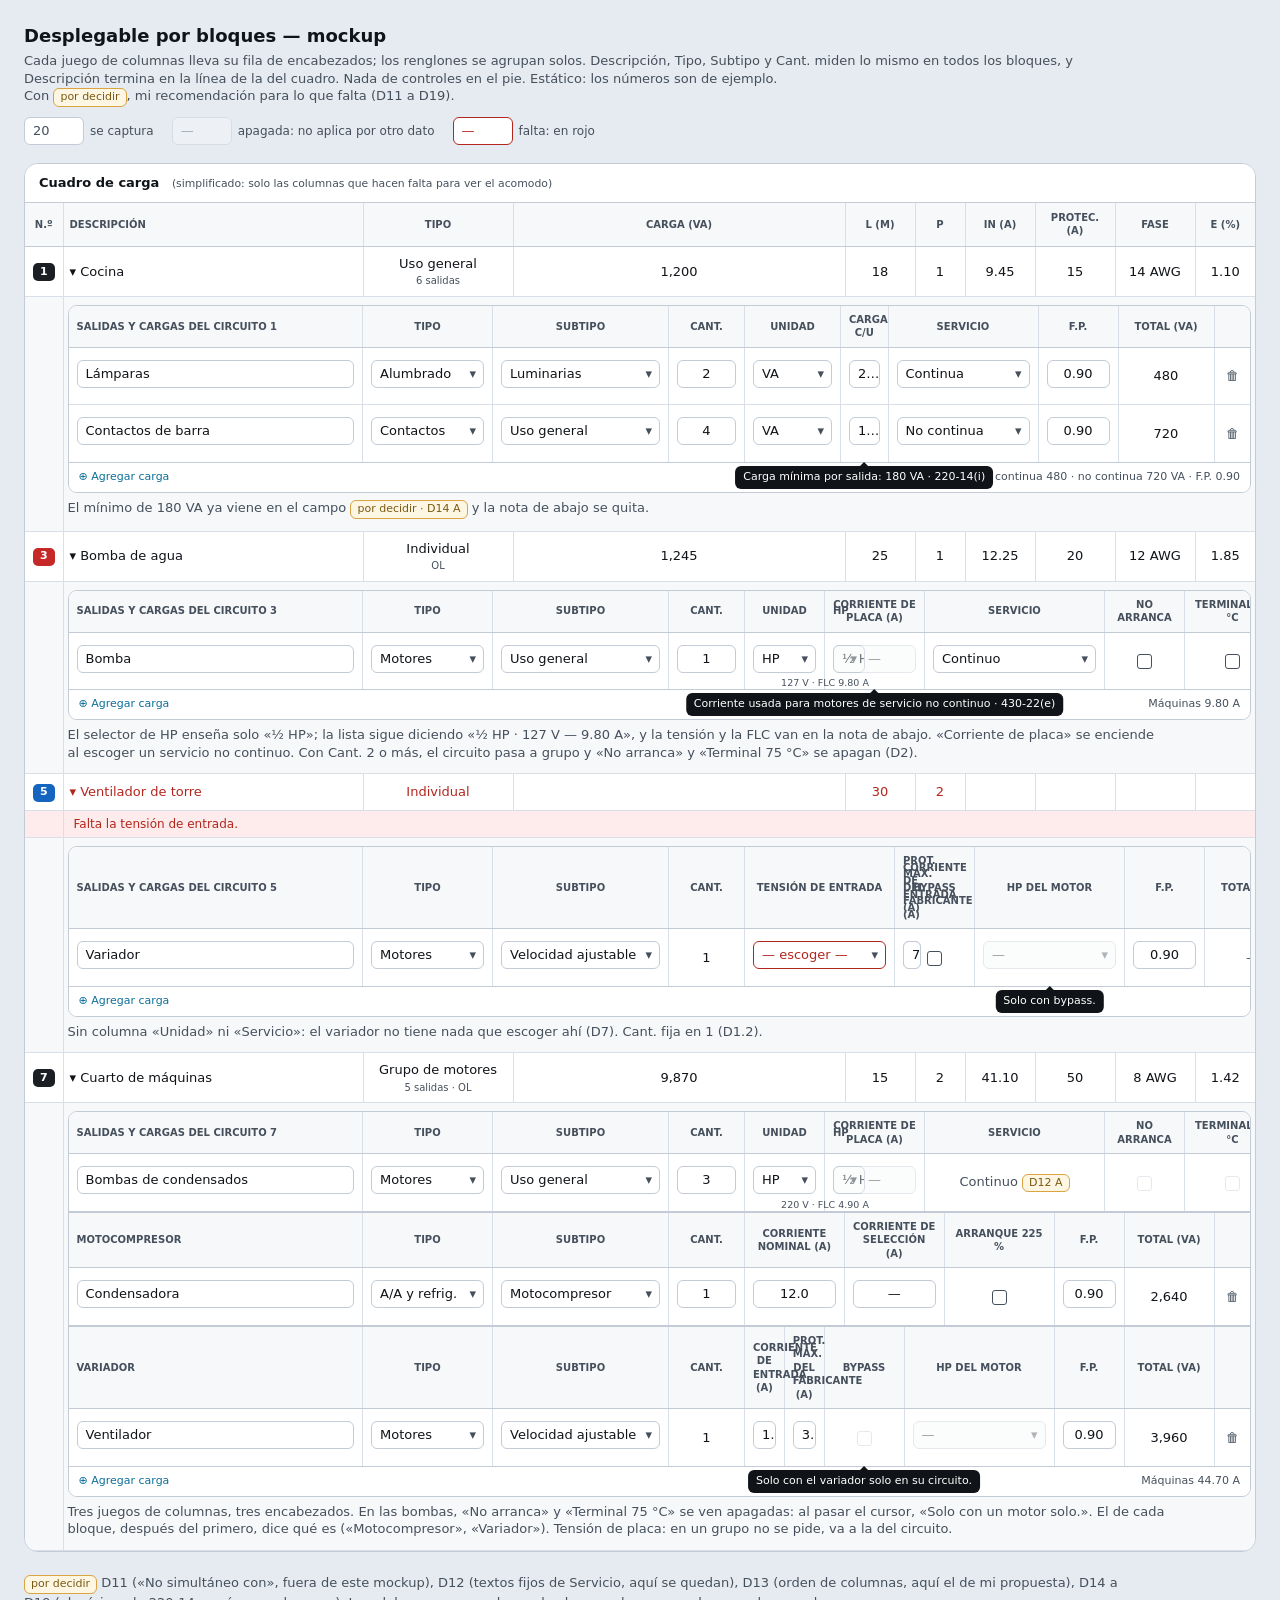
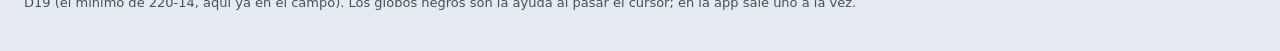
==== docs/mockups/desglose-por-bloques.html @ dfd7c3bb "Docs: D9, D10 y el mockup del desplegable por bloques Co-Authored-By: Claude Opus 5.5 <noreply@anthr" ====
<!doctype html>
<html lang="es">
<head>
<meta charset="utf-8">
<meta name="viewport" content="width=device-width, initial-scale=1">
<title>Desplegable por bloques</title>
<!-- MOCKUP del acomodo del desplegable — docs/decisiones/acomodo-del-desplegable.md (2026-10-07).
     Estático: no calcula. Los colores son los tokens de la app (wwwroot/css/app.css). -->
<style>
:root {
  --tinta:#101418; --acento:#0B6E99; --tenue:#45505c; --linea:#c2cbd6; --fondo:#e6ebf1; --papel:#fff;
  --alerta:#b3261e; --alerta-fondo:#fdeceb; --encabezado:#dfe6ee; --linea-suave:#d8dfe7; --fondo-suave:#f7f8fa;
  --acento-suave:#eaf3f8; --acento-borde:#bcd7e5; --aviso-fondo:#fdf6e3; --aviso-borde:#d9a441; --aviso-texto:#7a5a12;
  --radio-xs:6px; --radio-sm:9px; --radio-md:14px;
  --desc: 300px;            /* la columna Descripción del cuadro */
  --sangria: 4px;           /* la celda del desplegable */
}
* { box-sizing: border-box; }
body { margin:0; background:var(--fondo); color:var(--tinta); font:13px/1.35 Inter, "Segoe UI", system-ui, sans-serif; padding:24px; }
h1 { font-size:18px; margin:0 0 4px; }
.nota { color:var(--tenue); margin:0 0 16px; max-width:1100px; }
.pendiente { display:inline-block; background:var(--aviso-fondo); border:1px solid var(--aviso-borde); color:var(--aviso-texto);
             border-radius:var(--radio-xs); padding:1px 6px; font-size:11px; }
.tarjeta { background:var(--papel); border:1px solid var(--linea); border-radius:var(--radio-md); overflow:hidden; margin-bottom:22px; }
.tarjeta > h2 { font-size:13px; margin:0; padding:10px 14px; border-bottom:1px solid var(--linea); background:var(--papel); }
.tarjeta > h2 small { font-weight:400; color:var(--tenue); margin-left:8px; }

/* El cuadro, simplificado */
table { border-collapse:collapse; }
table.cuadro { width:100%; table-layout:fixed; }
.cuadro th { background:var(--fondo-suave); color:var(--tenue); font-size:10px; font-weight:600; text-transform:uppercase;
             padding:8px 6px; border-bottom:1px solid var(--linea); border-right:1px solid var(--linea-suave); text-align:center; }
.cuadro td { padding:8px 6px; border-bottom:1px solid var(--linea-suave); border-right:1px solid var(--linea-suave); text-align:center; vertical-align:middle; }
.cuadro th:last-child, .cuadro td:last-child { border-right:0; }
.cuadro .izq { text-align:left; }
.num-c { display:inline-grid; place-items:center; min-width:22px; height:18px; border-radius:5px; color:#fff; font-weight:700; font-size:11px; }
.fa { background:#1b1f23; } .fb { background:#c62828; } .fc { background:#1565c0; }
.clase { font-size:13px; } .en-va { display:block; font-size:10px; color:var(--tenue); margin-top:2px; }
.err td { color:var(--alerta); }
tr.fila-error td { background:var(--alerta-fondo); color:var(--alerta); text-align:left; font-size:12px; padding:5px 10px; }

/* El desplegable: bloques apilados, cada uno con su encabezado */
tr.fila-desglose > td { background:var(--fondo-suave); padding:8px var(--sangria) 12px; text-align:left; }
.bloques { border:1px solid var(--linea); border-radius:var(--radio-sm); overflow:hidden; background:var(--papel); }
.bloque { width:100%; table-layout:fixed; }
.bloque + .bloque { border-top:2px solid var(--linea); }
.bloque th { background:var(--fondo-suave); color:var(--tenue); font-size:10px; font-weight:600; text-transform:uppercase;
             padding:7px 8px; border-bottom:1px solid var(--linea); border-right:1px solid var(--linea-suave); text-align:center; }
.bloque td { padding:12px 8px; border-bottom:1px solid var(--linea-suave); border-right:1px solid var(--linea-suave); text-align:center; vertical-align:middle; position:relative; }
.bloque th:last-child, .bloque td:last-child { border-right:0; width:36px; }
.bloque tbody tr:last-child td { border-bottom:0; }
.bloque .izq { text-align:left; }
/* Las cuatro generales, del mismo ancho en todos los bloques (3 A); Descripción termina en la línea del cuadro */
.bloque col.c-desc { width:calc(var(--desc) - var(--sangria) - 2px); }
.bloque col.c-tipo { width:130px; } .bloque col.c-sub { width:176px; } .bloque col.c-cant { width:76px; }
.bloque col.c-x { width:36px; }
.pie { display:flex; justify-content:space-between; align-items:center; padding:7px 10px; border-top:1px solid var(--linea);
       font-size:11px; color:var(--tenue); background:var(--papel); }
.agregar { color:var(--acento); font-size:11px; }

/* Campos */
.campo, .sel { display:inline-block; width:100%; height:28px; line-height:26px; border:1px solid var(--linea); border-radius:var(--radio-xs);
               background:var(--papel); padding:0 8px; text-align:left; white-space:nowrap; overflow:hidden; text-overflow:ellipsis; font-size:13px; }
.sel { position:relative; padding-right:22px; }
.sel::after { content:"▾"; position:absolute; right:7px; top:0; color:var(--tenue); }
.campo.num { text-align:center; }
.fijo { color:var(--tinta); }
.apagado { opacity:.42; background:var(--fondo-suave); }
.falta { border-color:var(--alerta); color:var(--alerta); }
.caja { display:inline-block; width:15px; height:15px; border:1px solid var(--tenue); border-radius:3px; vertical-align:middle; background:var(--papel); }
.caja.apagado { border-color:var(--linea); }
.ayuda { position:absolute; left:50%; transform:translateX(-50%); bottom:-1px; font-size:9.5px; color:var(--tenue); white-space:nowrap; }
.globo { position:absolute; z-index:5; bottom:-27px; left:50%; transform:translateX(-50%); background:var(--tinta); color:#fff; font-size:11px;
         padding:4px 8px; border-radius:6px; white-space:nowrap; }
.globo::after { content:""; position:absolute; left:50%; top:-4px; margin-left:-4px; border:4px solid transparent; border-top:0; border-bottom-color:var(--tinta); }
.tenue { color:var(--tenue); }
.leyenda { display:flex; gap:18px; flex-wrap:wrap; font-size:12px; color:var(--tenue); margin:-6px 0 18px; }
.leyenda span { display:inline-flex; gap:6px; align-items:center; }
</style>
</head>
<body>

<h1>Desplegable por bloques — mockup</h1>
<p class="nota">Cada juego de columnas lleva su fila de encabezados; los renglones se agrupan solos. Descripción, Tipo, Subtipo y Cant. miden lo mismo en todos los bloques, y Descripción termina en la línea de la del cuadro. Nada de controles en el pie. Estático: los números son de ejemplo.
<br>Con <span class="pendiente">por decidir</span>, mi recomendación para lo que falta (D11 a D19).</p>
<div class="leyenda">
  <span><span class="campo" style="width:60px">20</span> se captura</span>
  <span><span class="campo apagado" style="width:60px">—</span> apagada: no aplica por otro dato</span>
  <span><span class="campo falta" style="width:60px">—</span> falta: en rojo</span>
</div>

<!-- ====================================================================================== -->
<div class="tarjeta">
<h2>Cuadro de carga <small>(simplificado: solo las columnas que hacen falta para ver el acomodo)</small></h2>
<table class="cuadro">
  <colgroup><col style="width:38px"><col style="width:var(--desc)"><col style="width:150px"><col><col style="width:70px"><col style="width:50px"><col style="width:70px"><col style="width:80px"><col style="width:80px"><col style="width:60px"></colgroup>
  <thead><tr><th>N.º</th><th class="izq">Descripción</th><th>Tipo</th><th>Carga (VA)</th><th>L (m)</th><th>P</th><th>In (A)</th><th>Protec. (A)</th><th>Fase</th><th>e (%)</th></tr></thead>
  <tbody>

  <!-- 1 · CONTACTOS Y ALUMBRADO: el mismo juego de columnas, un solo bloque -->
  <tr><td><span class="num-c fa">1</span></td><td class="izq">▾ Cocina</td><td><span class="clase">Uso general</span><span class="en-va">6 salidas</span></td><td>1,200</td><td>18</td><td>1</td><td>9.45</td><td>15</td><td>14 AWG</td><td>1.10</td></tr>
  <tr class="fila-desglose"><td></td><td colspan="9">
    <div class="bloques">
      <table class="bloque">
        <colgroup><col class="c-desc"><col class="c-tipo"><col class="c-sub"><col class="c-cant"><col style="width:96px"><col><col style="width:150px"><col style="width:80px"><col style="width:96px"><col class="c-x"></colgroup>
        <thead><tr><th class="izq">Salidas y cargas del circuito 1</th><th>Tipo</th><th>Subtipo</th><th>Cant.</th><th>Unidad</th><th>Carga c/u</th><th>Servicio</th><th>F.P.</th><th>Total (VA)</th><th></th></tr></thead>
        <tbody>
          <tr><td class="izq"><span class="campo">Lámparas</span></td><td><span class="sel">Alumbrado</span></td><td><span class="sel">Luminarias</span></td><td><span class="campo num">2</span></td><td><span class="sel">VA</span></td>
              <td><span class="campo num">240</span></td><td><span class="sel">Continua</span></td><td><span class="campo num">0.90</span></td><td>480</td><td class="tenue">🗑</td></tr>
          <tr><td class="izq"><span class="campo">Contactos de barra</span></td><td><span class="sel">Contactos</span></td><td><span class="sel">Uso general</span></td><td><span class="campo num">4</span></td><td><span class="sel">VA</span></td>
              <td><span class="campo num">180</span><span class="globo">Carga mínima por salida: 180 VA · 220-14(i)</span></td><td><span class="sel">No continua</span></td><td><span class="campo num">0.90</span></td><td>720</td><td class="tenue">🗑</td></tr>
        </tbody>
      </table>
      <div class="pie"><span class="agregar">⊕ Agregar carga</span><span>Total: continua 480 · no continua 720 VA · F.P. 0.90</span></div>
    </div>
    <p class="nota" style="margin:6px 0 0">El mínimo de 180 VA ya viene en el campo <span class="pendiente">por decidir · D14 A</span> y la nota de abajo se quita.</p>
  </td></tr>

  <!-- 3 · UN MOTOR SOLO -->
  <tr><td><span class="num-c fb">3</span></td><td class="izq">▾ Bomba de agua</td><td><span class="clase">Individual</span><span class="en-va">OL</span></td><td>1,245</td><td>25</td><td>1</td><td>12.25</td><td>20</td><td>12 AWG</td><td>1.85</td></tr>
  <tr class="fila-desglose"><td></td><td colspan="9">
    <div class="bloques">
      <table class="bloque">
        <colgroup><col class="c-desc"><col class="c-tipo"><col class="c-sub"><col class="c-cant"><col style="width:80px"><col><col style="width:100px"><col style="width:180px"><col style="width:80px"><col style="width:96px"><col style="width:70px"><col style="width:90px"><col class="c-x"></colgroup>
        <thead><tr><th class="izq">Salidas y cargas del circuito 3</th><th>Tipo</th><th>Subtipo</th><th>Cant.</th><th>Unidad</th><th>HP</th><th>Corriente de placa (A)</th><th>Servicio</th><th>No arranca</th><th>Terminal 75 °C</th><th>F.P.</th><th>Total (VA)</th><th></th></tr></thead>
        <tbody>
          <tr><td class="izq"><span class="campo">Bomba</span></td><td><span class="sel">Motores</span></td><td><span class="sel">Uso general</span></td><td><span class="campo num">1</span></td><td><span class="sel">HP</span></td>
              <td><span class="sel">½ HP</span><span class="ayuda">127 V · FLC 9.80 A</span></td>
              <td><span class="campo num apagado">—</span><span class="globo">Corriente usada para motores de servicio no continuo · 430-22(e)</span></td>
              <td><span class="sel">Continuo</span></td><td><span class="caja"></span></td><td><span class="caja"></span></td><td><span class="campo num">0.90</span></td><td>1,245</td><td class="tenue">🗑</td></tr>
        </tbody>
      </table>
      <div class="pie"><span class="agregar">⊕ Agregar carga</span><span>Máquinas 9.80 A</span></div>
    </div>
    <p class="nota" style="margin:6px 0 0">El selector de HP enseña solo «½ HP»; la lista sigue diciendo «½ HP · 127 V — 9.80 A», y la tensión y la FLC van en la nota de abajo. «Corriente de placa» se enciende al escoger un servicio no continuo. Con Cant. 2 o más, el circuito pasa a grupo y «No arranca» y «Terminal 75 °C» se apagan (D2).</p>
  </td></tr>

  <!-- 5 · UN VARIADOR SOLO, SIN TENSIÓN: error -->
  <tr class="err"><td><span class="num-c fc">5</span></td><td class="izq">▾ Ventilador de torre</td><td><span class="clase">Individual</span></td><td></td><td>30</td><td>2</td><td></td><td></td><td></td><td></td></tr>
  <tr class="fila-error"><td></td><td colspan="9">Falta la tensión de entrada.</td></tr>
  <tr class="fila-desglose"><td></td><td colspan="9">
    <div class="bloques">
      <table class="bloque">
        <colgroup><col class="c-desc"><col class="c-tipo"><col class="c-sub"><col class="c-cant"><col style="width:150px"><col><col><col style="width:80px"><col style="width:150px"><col style="width:80px"><col style="width:96px"><col class="c-x"></colgroup>
        <thead><tr><th class="izq">Salidas y cargas del circuito 5</th><th>Tipo</th><th>Subtipo</th><th>Cant.</th><th>Tensión de entrada</th><th>Corriente de entrada (A)</th><th>Prot. máx. del fabricante (A)</th><th>Bypass</th><th>HP del motor</th><th>F.P.</th><th>Total (VA)</th><th></th></tr></thead>
        <tbody>
          <tr><td class="izq"><span class="campo">Variador</span></td><td><span class="sel">Motores</span></td><td><span class="sel">Velocidad ajustable</span></td><td class="fijo">1</td>
              <td><span class="sel falta">— escoger —</span></td><td><span class="campo num">42</span></td><td><span class="campo num">70</span></td><td><span class="caja"></span></td>
              <td><span class="sel apagado">—</span><span class="globo">Solo con bypass.</span></td><td><span class="campo num">0.90</span></td><td class="tenue">—</td><td class="tenue">🗑</td></tr>
        </tbody>
      </table>
      <div class="pie"><span class="agregar">⊕ Agregar carga</span><span></span></div>
    </div>
    <p class="nota" style="margin:6px 0 0">Sin columna «Unidad» ni «Servicio»: el variador no tiene nada que escoger ahí (D7). Cant. fija en 1 (D1.2).</p>
  </td></tr>

  <!-- 7 · GRUPO: 3 MOTORES + 1 MOTOCOMPRESOR + 1 VARIADOR: tres bloques -->
  <tr><td><span class="num-c fa">7</span></td><td class="izq">▾ Cuarto de máquinas</td><td><span class="clase">Grupo de motores</span><span class="en-va">5 salidas · OL</span></td><td>9,870</td><td>15</td><td>2</td><td>41.10</td><td>50</td><td>8 AWG</td><td>1.42</td></tr>
  <tr class="fila-desglose"><td></td><td colspan="9">
    <div class="bloques">
      <table class="bloque">
        <colgroup><col class="c-desc"><col class="c-tipo"><col class="c-sub"><col class="c-cant"><col style="width:80px"><col><col style="width:100px"><col style="width:180px"><col style="width:80px"><col style="width:96px"><col style="width:70px"><col style="width:90px"><col class="c-x"></colgroup>
        <thead><tr><th class="izq">Salidas y cargas del circuito 7</th><th>Tipo</th><th>Subtipo</th><th>Cant.</th><th>Unidad</th><th>HP</th><th>Corriente de placa (A)</th><th>Servicio</th><th>No arranca</th><th>Terminal 75 °C</th><th>F.P.</th><th>Total (VA)</th><th></th></tr></thead>
        <tbody>
          <tr><td class="izq"><span class="campo">Bombas de condensados</span></td><td><span class="sel">Motores</span></td><td><span class="sel">Uso general</span></td><td><span class="campo num">3</span></td><td><span class="sel">HP</span></td>
              <td><span class="sel">½ HP</span><span class="ayuda">220 V · FLC 4.90 A</span></td><td><span class="campo num apagado">—</span></td>
              <td class="tenue">Continuo <span class="pendiente">D12 A</span></td><td><span class="caja apagado"></span></td><td><span class="caja apagado"></span></td><td><span class="campo num">0.90</span></td><td>3,234</td><td class="tenue">🗑</td></tr>
        </tbody>
      </table>
      <table class="bloque">
        <colgroup><col class="c-desc"><col class="c-tipo"><col class="c-sub"><col class="c-cant"><col><col><col style="width:110px"><col style="width:70px"><col style="width:90px"><col class="c-x"></colgroup>
        <thead><tr><th class="izq">Motocompresor</th><th>Tipo</th><th>Subtipo</th><th>Cant.</th><th>Corriente nominal (A)</th><th>Corriente de selección (A)</th><th>Arranque 225 %</th><th>F.P.</th><th>Total (VA)</th><th></th></tr></thead>
        <tbody>
          <tr><td class="izq"><span class="campo">Condensadora</span></td><td><span class="sel">A/A y refrig.</span></td><td><span class="sel">Motocompresor</span></td><td><span class="campo num">1</span></td>
              <td><span class="campo num">12.0</span></td><td><span class="campo num">—</span></td><td><span class="caja"></span></td><td><span class="campo num">0.90</span></td><td>2,640</td><td class="tenue">🗑</td></tr>
        </tbody>
      </table>
      <table class="bloque">
        <colgroup><col class="c-desc"><col class="c-tipo"><col class="c-sub"><col class="c-cant"><col><col><col style="width:80px"><col style="width:150px"><col style="width:70px"><col style="width:90px"><col class="c-x"></colgroup>
        <thead><tr><th class="izq">Variador</th><th>Tipo</th><th>Subtipo</th><th>Cant.</th><th>Corriente de entrada (A)</th><th>Prot. máx. del fabricante (A)</th><th>Bypass</th><th>HP del motor</th><th>F.P.</th><th>Total (VA)</th><th></th></tr></thead>
        <tbody>
          <tr><td class="izq"><span class="campo">Ventilador</span></td><td><span class="sel">Motores</span></td><td><span class="sel">Velocidad ajustable</span></td><td class="fijo">1</td>
              <td><span class="campo num">18.0</span></td><td><span class="campo num">35</span></td><td><span class="caja apagado"></span><span class="globo">Solo con el variador solo en su circuito.</span></td><td><span class="sel apagado">—</span></td><td><span class="campo num">0.90</span></td><td>3,960</td><td class="tenue">🗑</td></tr>
        </tbody>
      </table>
      <div class="pie"><span class="agregar">⊕ Agregar carga</span><span>Máquinas 44.70 A</span></div>
    </div>
    <p class="nota" style="margin:6px 0 0">Tres juegos de columnas, tres encabezados. En las bombas, «No arranca» y «Terminal 75 °C» se ven apagadas: al pasar el cursor, «Solo con un motor solo.». El de cada bloque, después del primero, dice qué es («Motocompresor», «Variador»). Tensión de placa: en un grupo no se pide, va a la del circuito.</p>
  </td></tr>

  </tbody>
</table>
</div>

<p class="nota"><span class="pendiente">por decidir</span> D11 («No simultáneo con», fuera de este mockup), D12 (textos fijos de Servicio, aquí se quedan), D13 (orden de columnas, aquí el de mi propuesta), D14 a D19 (el mínimo de 220-14, aquí ya en el campo). Los globos negros son la ayuda al pasar el cursor; en la app sale uno a la vez.</p>
</body>
</html>
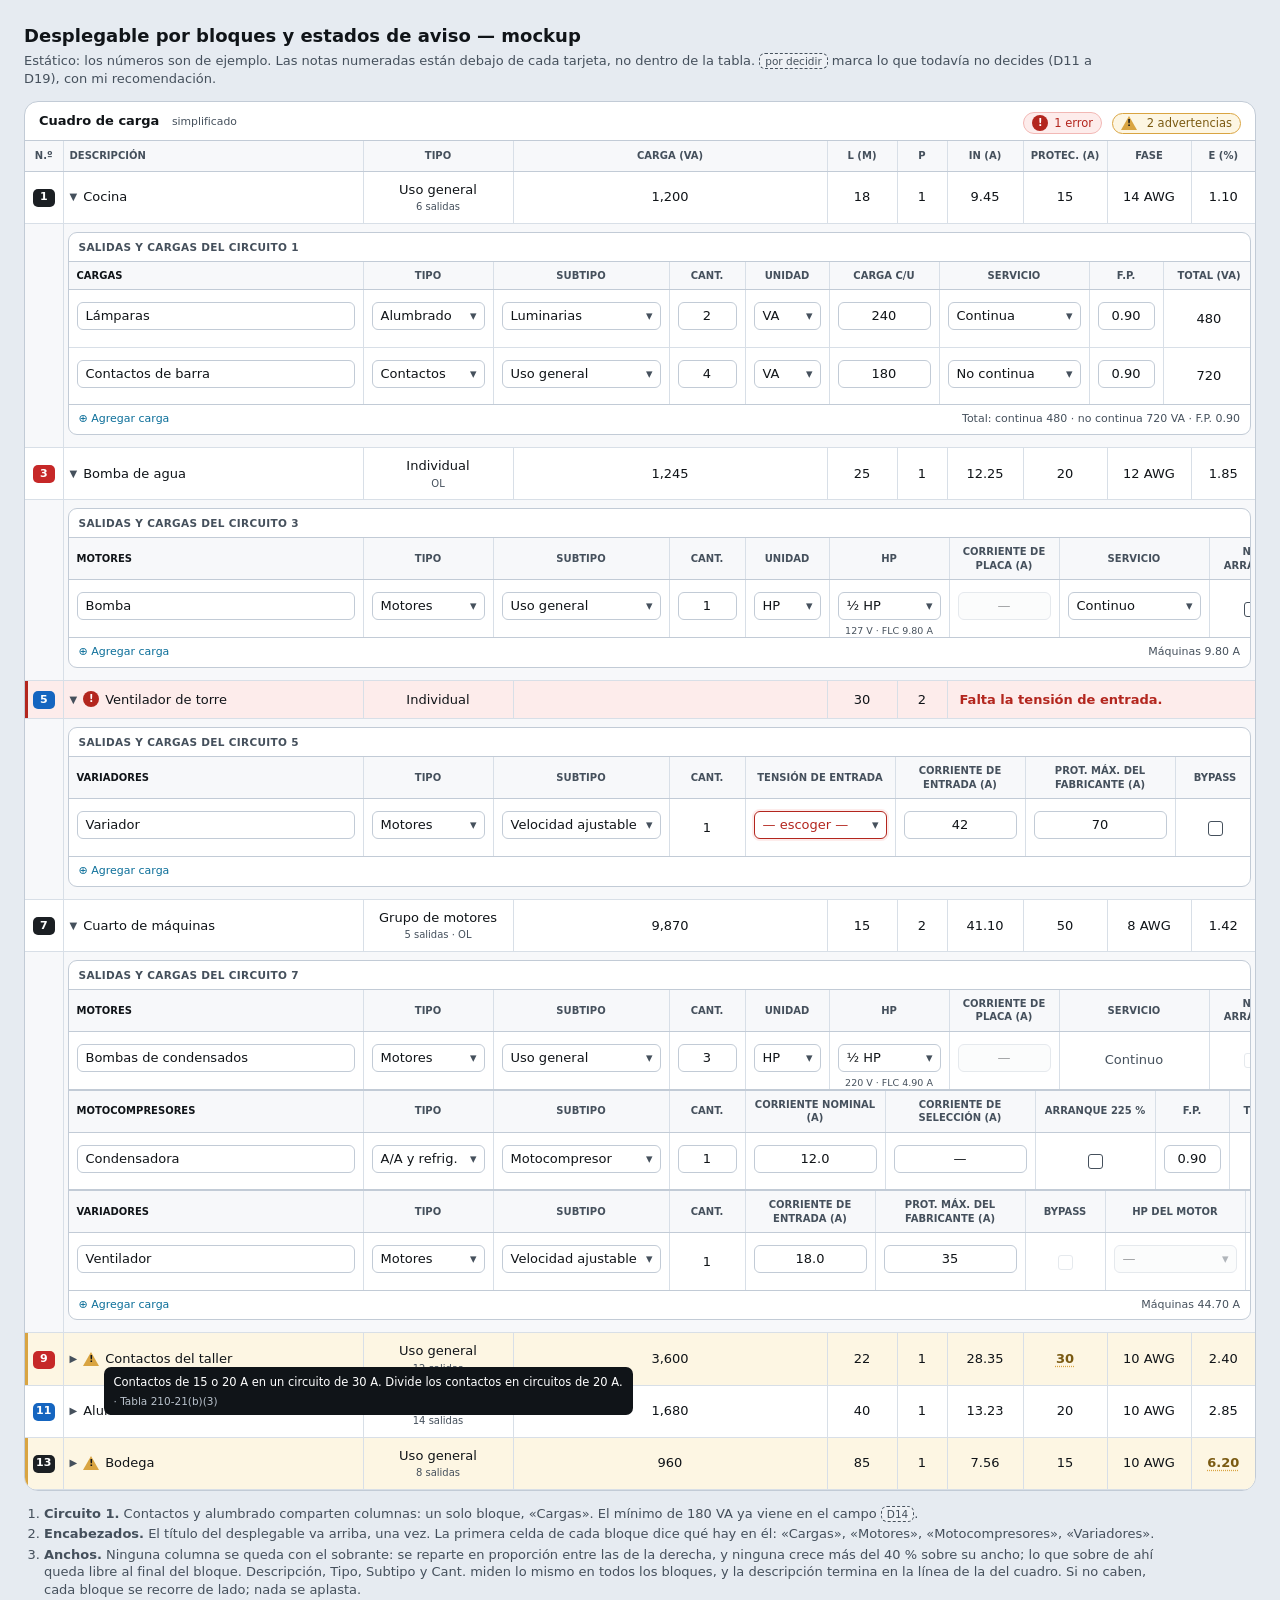
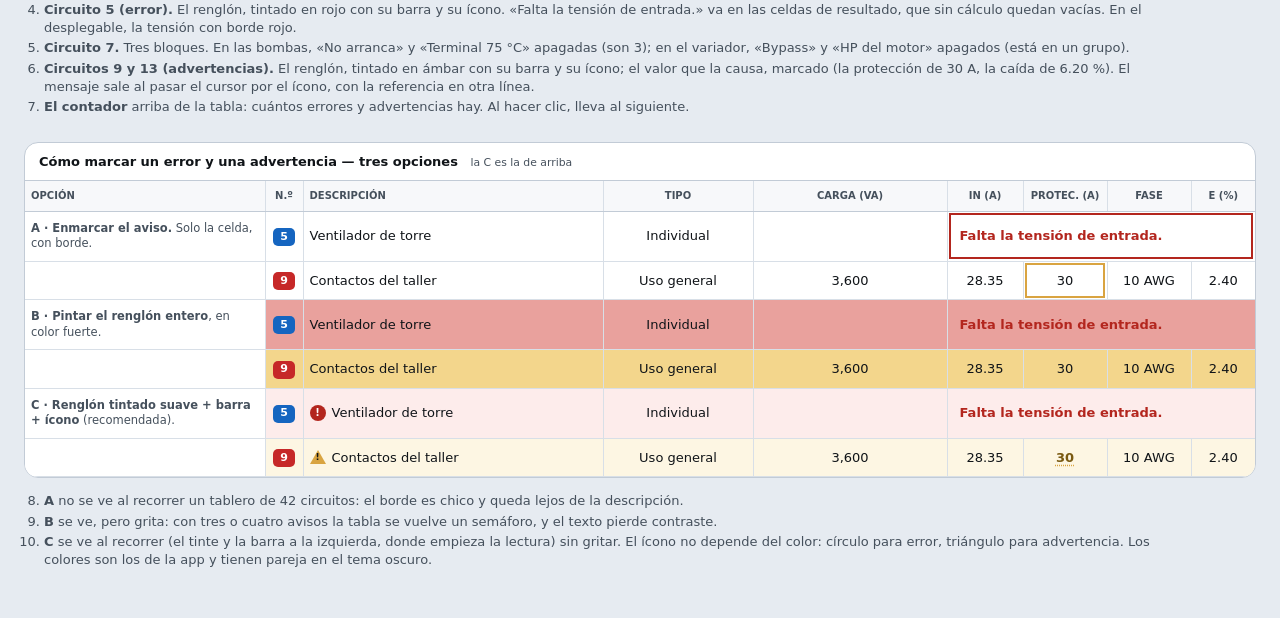
==== commit 928b5cc0: "Docs: el mockup corregido y la propuesta de estados de error y advertencia Título del desplegable ar" ====
--- a/docs/mockups/desglose-por-bloques.html
+++ b/docs/mockups/desglose-por-bloques.html
@@ -4,194 +4,271 @@
 <meta charset="utf-8">
 <meta name="viewport" content="width=device-width, initial-scale=1">
 <title>Desplegable por bloques</title>
-<!-- MOCKUP del acomodo del desplegable — docs/decisiones/acomodo-del-desplegable.md (2026-10-07).
-     Estático: no calcula. Los colores son los tokens de la app (wwwroot/css/app.css). -->
+<!-- MOCKUP — docs/decisiones/acomodo-del-desplegable.md y docs/conocimiento/estados-de-aviso.md (2026-10-07).
+     Estático: no calcula. Colores: los tokens de la app (wwwroot/css/app.css), tema claro. -->
 <style>
 :root {
   --tinta:#101418; --acento:#0B6E99; --tenue:#45505c; --linea:#c2cbd6; --fondo:#e6ebf1; --papel:#fff;
-  --alerta:#b3261e; --alerta-fondo:#fdeceb; --encabezado:#dfe6ee; --linea-suave:#d8dfe7; --fondo-suave:#f7f8fa;
-  --acento-suave:#eaf3f8; --acento-borde:#bcd7e5; --aviso-fondo:#fdf6e3; --aviso-borde:#d9a441; --aviso-texto:#7a5a12;
+  --linea-suave:#d8dfe7; --fondo-suave:#f7f8fa;
+  /* Los de aviso, los mismos de la app (cada uno con su pareja en el tema oscuro) */
+  --alerta:#b3261e; --alerta-fondo:#fdeceb;
+  --aviso-texto:#7a5a12; --aviso-fondo:#fdf6e3; --aviso-borde:#d9a441;
   --radio-xs:6px; --radio-sm:9px; --radio-md:14px;
-  --desc: 300px;            /* la columna Descripción del cuadro */
-  --sangria: 4px;           /* la celda del desplegable */
+  --desc: 300px;
 }
-* { box-sizing: border-box; }
+* { box-sizing:border-box; }
 body { margin:0; background:var(--fondo); color:var(--tinta); font:13px/1.35 Inter, "Segoe UI", system-ui, sans-serif; padding:24px; }
 h1 { font-size:18px; margin:0 0 4px; }
-.nota { color:var(--tenue); margin:0 0 16px; max-width:1100px; }
-.pendiente { display:inline-block; background:var(--aviso-fondo); border:1px solid var(--aviso-borde); color:var(--aviso-texto);
-             border-radius:var(--radio-xs); padding:1px 6px; font-size:11px; }
-.tarjeta { background:var(--papel); border:1px solid var(--linea); border-radius:var(--radio-md); overflow:hidden; margin-bottom:22px; }
-.tarjeta > h2 { font-size:13px; margin:0; padding:10px 14px; border-bottom:1px solid var(--linea); background:var(--papel); }
+.nota { color:var(--tenue); margin:0 0 14px; max-width:1100px; }
+.pendiente { display:inline-block; background:#eef1f5; border:1px dashed var(--tenue); color:var(--tenue); border-radius:var(--radio-xs); padding:0 5px; font-size:10.5px; }
+.tarjeta { background:var(--papel); border:1px solid var(--linea); border-radius:var(--radio-md); overflow:hidden; margin-bottom:14px; }
+.tarjeta > h2 { font-size:13px; margin:0; padding:10px 14px; border-bottom:1px solid var(--linea); }
 .tarjeta > h2 small { font-weight:400; color:var(--tenue); margin-left:8px; }
-
-/* El cuadro, simplificado */
+.notas { margin:0 0 26px; padding-left:20px; color:var(--tenue); max-width:1150px; }
+.notas li { margin:3px 0; }
+.ref { display:inline-grid; place-items:center; width:16px; height:16px; border-radius:50%; background:var(--tinta); color:#fff; font-size:10px; font-weight:700; vertical-align:1px; }
+
+/* ── El cuadro (simplificado) ──────────────────────────────────────────────── */
 table { border-collapse:collapse; }
 table.cuadro { width:100%; table-layout:fixed; }
 .cuadro th { background:var(--fondo-suave); color:var(--tenue); font-size:10px; font-weight:600; text-transform:uppercase;
-             padding:8px 6px; border-bottom:1px solid var(--linea); border-right:1px solid var(--linea-suave); text-align:center; }
-.cuadro td { padding:8px 6px; border-bottom:1px solid var(--linea-suave); border-right:1px solid var(--linea-suave); text-align:center; vertical-align:middle; }
+             padding:8px 6px; border-bottom:1px solid var(--linea); border-right:1px solid var(--linea-suave); }
+.cuadro td { padding:9px 6px; border-bottom:1px solid var(--linea-suave); border-right:1px solid var(--linea-suave); text-align:center; vertical-align:middle; }
 .cuadro th:last-child, .cuadro td:last-child { border-right:0; }
 .cuadro .izq { text-align:left; }
 .num-c { display:inline-grid; place-items:center; min-width:22px; height:18px; border-radius:5px; color:#fff; font-weight:700; font-size:11px; }
 .fa { background:#1b1f23; } .fb { background:#c62828; } .fc { background:#1565c0; }
 .clase { font-size:13px; } .en-va { display:block; font-size:10px; color:var(--tenue); margin-top:2px; }
-.err td { color:var(--alerta); }
-tr.fila-error td { background:var(--alerta-fondo); color:var(--alerta); text-align:left; font-size:12px; padding:5px 10px; }
-
-/* El desplegable: bloques apilados, cada uno con su encabezado */
-tr.fila-desglose > td { background:var(--fondo-suave); padding:8px var(--sangria) 12px; text-align:left; }
-.bloques { border:1px solid var(--linea); border-radius:var(--radio-sm); overflow:hidden; background:var(--papel); }
-.bloque { width:100%; table-layout:fixed; }
+.desc { display:flex; align-items:center; gap:6px; }
+.flecha { color:var(--tenue); font-size:10px; }
+
+/* ── ESTADOS DEL CIRCUITO (la propuesta) ───────────────────────────────────── */
+/* 1. El renglón entero, tintado suave; 2. una barra de 3 px a la izquierda; 3. el ícono junto a la
+      descripción; 4. el error dice qué falta en las celdas de resultado; la advertencia marca el valor. */
+tr.error > td   { background:var(--alerta-fondo); }
+tr.aviso > td   { background:var(--aviso-fondo); }
+tr.error > td:first-child { box-shadow:inset 3px 0 0 var(--alerta); }
+tr.aviso > td:first-child { box-shadow:inset 3px 0 0 var(--aviso-borde); }
+.ic { display:inline-grid; place-items:center; width:16px; height:16px; flex:none; font-size:10px; font-weight:800; line-height:1; }
+.ic.error { border-radius:50%; background:var(--alerta); color:#fff; }
+.ic.aviso { width:0; height:0; border-left:8px solid transparent; border-right:8px solid transparent; border-bottom:14px solid var(--aviso-borde); position:relative; }
+.ic.aviso::after { content:"!"; position:absolute; top:3px; left:-2px; color:var(--tinta); font-size:9px; font-weight:800; }
+td.msg-error { color:var(--alerta); font-weight:600; text-align:left !important; padding-left:12px !important; }
+.marcado-aviso { color:var(--aviso-texto); font-weight:700; text-decoration:underline dotted var(--aviso-borde); text-underline-offset:3px; }
+.globo { position:absolute; z-index:6; background:var(--tinta); color:#fff; font-size:11.5px; line-height:1.4; padding:7px 10px; border-radius:7px; white-space:nowrap; }
+.globo .r { display:block; color:#b9c2cc; margin-top:3px; font-size:10.5px; }
+.contador { float:right; font-weight:400; font-size:12px; display:flex; gap:10px; align-items:center; }
+.chip { display:inline-flex; align-items:center; gap:6px; padding:2px 8px; border-radius:999px; font-size:11.5px; border:1px solid; }
+.chip.error { color:var(--alerta); background:var(--alerta-fondo); border-color:#f2b8b5; }
+.chip.aviso { color:var(--aviso-texto); background:var(--aviso-fondo); border-color:var(--aviso-borde); }
+
+/* ── El desplegable ────────────────────────────────────────────────────────── */
+tr.fila-desglose > td { background:var(--fondo-suave); padding:8px 4px 12px; text-align:left; }
+.desglose { border:1px solid var(--linea); border-radius:var(--radio-sm); background:var(--papel); overflow:hidden; }
+.titulo-desglose { font-size:10.5px; font-weight:600; letter-spacing:.03em; text-transform:uppercase; color:var(--tenue); padding:7px 10px; border-bottom:1px solid var(--linea); }
+.recorre { overflow-x:auto; }
+.bloque { table-layout:fixed; }
 .bloque + .bloque { border-top:2px solid var(--linea); }
 .bloque th { background:var(--fondo-suave); color:var(--tenue); font-size:10px; font-weight:600; text-transform:uppercase;
              padding:7px 8px; border-bottom:1px solid var(--linea); border-right:1px solid var(--linea-suave); text-align:center; }
+.bloque th.nombre { text-align:left; color:var(--tinta); }
 .bloque td { padding:12px 8px; border-bottom:1px solid var(--linea-suave); border-right:1px solid var(--linea-suave); text-align:center; vertical-align:middle; position:relative; }
-.bloque th:last-child, .bloque td:last-child { border-right:0; width:36px; }
+.bloque th:last-child, .bloque td:last-child { border-right:0; }
 .bloque tbody tr:last-child td { border-bottom:0; }
 .bloque .izq { text-align:left; }
-/* Las cuatro generales, del mismo ancho en todos los bloques (3 A); Descripción termina en la línea del cuadro */
-.bloque col.c-desc { width:calc(var(--desc) - var(--sangria) - 2px); }
-.bloque col.c-tipo { width:130px; } .bloque col.c-sub { width:176px; } .bloque col.c-cant { width:76px; }
-.bloque col.c-x { width:36px; }
-.pie { display:flex; justify-content:space-between; align-items:center; padding:7px 10px; border-top:1px solid var(--linea);
-       font-size:11px; color:var(--tenue); background:var(--papel); }
+.pie { display:flex; justify-content:space-between; align-items:center; padding:7px 10px; border-top:1px solid var(--linea); font-size:11px; color:var(--tenue); }
 .agregar { color:var(--acento); font-size:11px; }
 
-/* Campos */
 .campo, .sel { display:inline-block; width:100%; height:28px; line-height:26px; border:1px solid var(--linea); border-radius:var(--radio-xs);
                background:var(--papel); padding:0 8px; text-align:left; white-space:nowrap; overflow:hidden; text-overflow:ellipsis; font-size:13px; }
-.sel { position:relative; padding-right:22px; }
-.sel::after { content:"▾"; position:absolute; right:7px; top:0; color:var(--tenue); }
+.sel { position:relative; padding-right:22px; } .sel::after { content:"▾"; position:absolute; right:7px; top:0; color:var(--tenue); }
 .campo.num { text-align:center; }
-.fijo { color:var(--tinta); }
 .apagado { opacity:.42; background:var(--fondo-suave); }
-.falta { border-color:var(--alerta); color:var(--alerta); }
+.campo.falta, .sel.falta { border-color:var(--alerta); box-shadow:0 0 0 2px var(--alerta-fondo); color:var(--alerta); }
 .caja { display:inline-block; width:15px; height:15px; border:1px solid var(--tenue); border-radius:3px; vertical-align:middle; background:var(--papel); }
 .caja.apagado { border-color:var(--linea); }
-.ayuda { position:absolute; left:50%; transform:translateX(-50%); bottom:-1px; font-size:9.5px; color:var(--tenue); white-space:nowrap; }
-.globo { position:absolute; z-index:5; bottom:-27px; left:50%; transform:translateX(-50%); background:var(--tinta); color:#fff; font-size:11px;
-         padding:4px 8px; border-radius:6px; white-space:nowrap; }
-.globo::after { content:""; position:absolute; left:50%; top:-4px; margin-left:-4px; border:4px solid transparent; border-top:0; border-bottom-color:var(--tinta); }
+.debajo { position:absolute; left:50%; transform:translateX(-50%); bottom:-1px; font-size:9.5px; color:var(--tenue); white-space:nowrap; }
 .tenue { color:var(--tenue); }
-.leyenda { display:flex; gap:18px; flex-wrap:wrap; font-size:12px; color:var(--tenue); margin:-6px 0 18px; }
-.leyenda span { display:inline-flex; gap:6px; align-items:center; }
+
+/* ── Comparación de variantes ──────────────────────────────────────────────── */
+.variantes td.etq { text-align:left; font-size:11.5px; color:var(--tenue); width:240px; background:var(--papel) !important; box-shadow:none !important; }
+.v-a-error td.res { outline:2px solid var(--alerta); outline-offset:-4px; }
+.v-a-aviso td.res2 { outline:2px solid var(--aviso-borde); outline-offset:-4px; }
+.v-b-error > td:not(.etq) { background:#e9a19d; }
+.v-b-aviso > td:not(.etq) { background:#f3d68c; }
 </style>
 </head>
 <body>
 
-<h1>Desplegable por bloques — mockup</h1>
-<p class="nota">Cada juego de columnas lleva su fila de encabezados; los renglones se agrupan solos. Descripción, Tipo, Subtipo y Cant. miden lo mismo en todos los bloques, y Descripción termina en la línea de la del cuadro. Nada de controles en el pie. Estático: los números son de ejemplo.
-<br>Con <span class="pendiente">por decidir</span>, mi recomendación para lo que falta (D11 a D19).</p>
-<div class="leyenda">
-  <span><span class="campo" style="width:60px">20</span> se captura</span>
-  <span><span class="campo apagado" style="width:60px">—</span> apagada: no aplica por otro dato</span>
-  <span><span class="campo falta" style="width:60px">—</span> falta: en rojo</span>
-</div>
-
-<!-- ====================================================================================== -->
+<h1>Desplegable por bloques y estados de aviso — mockup</h1>
+<p class="nota">Estático: los números son de ejemplo. Las notas numeradas están debajo de cada tarjeta, no dentro de la tabla. <span class="pendiente">por decidir</span> marca lo que todavía no decides (D11 a D19), con mi recomendación.</p>
+
+<!-- ═════════════════════════════════════════════════════════════════════════════════ -->
 <div class="tarjeta">
-<h2>Cuadro de carga <small>(simplificado: solo las columnas que hacen falta para ver el acomodo)</small></h2>
-<table class="cuadro">
-  <colgroup><col style="width:38px"><col style="width:var(--desc)"><col style="width:150px"><col><col style="width:70px"><col style="width:50px"><col style="width:70px"><col style="width:80px"><col style="width:80px"><col style="width:60px"></colgroup>
-  <thead><tr><th>N.º</th><th class="izq">Descripción</th><th>Tipo</th><th>Carga (VA)</th><th>L (m)</th><th>P</th><th>In (A)</th><th>Protec. (A)</th><th>Fase</th><th>e (%)</th></tr></thead>
+<h2>Cuadro de carga <small>simplificado</small>
+  <span class="contador"><span class="chip error"><span class="ic error">!</span>1 error</span><span class="chip aviso"><span class="ic aviso"></span>&nbsp;2 advertencias</span></span></h2>
+<table class="cuadro" id="cuadro">
+  <colgroup><col style="width:38px"><col style="width:var(--desc)"><col style="width:150px"><col><col style="width:70px"><col style="width:50px"><col style="width:76px"><col style="width:84px"><col style="width:84px"><col style="width:64px"></colgroup>
+  <thead><tr><th>N.º</th><th class="izq" id="th-desc">Descripción</th><th>Tipo</th><th>Carga (VA)</th><th>L (m)</th><th>P</th><th>In (A)</th><th>Protec. (A)</th><th>Fase</th><th>e (%)</th></tr></thead>
   <tbody>
 
-  <!-- 1 · CONTACTOS Y ALUMBRADO: el mismo juego de columnas, un solo bloque -->
-  <tr><td><span class="num-c fa">1</span></td><td class="izq">▾ Cocina</td><td><span class="clase">Uso general</span><span class="en-va">6 salidas</span></td><td>1,200</td><td>18</td><td>1</td><td>9.45</td><td>15</td><td>14 AWG</td><td>1.10</td></tr>
-  <tr class="fila-desglose"><td></td><td colspan="9">
-    <div class="bloques">
-      <table class="bloque">
-        <colgroup><col class="c-desc"><col class="c-tipo"><col class="c-sub"><col class="c-cant"><col style="width:96px"><col><col style="width:150px"><col style="width:80px"><col style="width:96px"><col class="c-x"></colgroup>
-        <thead><tr><th class="izq">Salidas y cargas del circuito 1</th><th>Tipo</th><th>Subtipo</th><th>Cant.</th><th>Unidad</th><th>Carga c/u</th><th>Servicio</th><th>F.P.</th><th>Total (VA)</th><th></th></tr></thead>
-        <tbody>
-          <tr><td class="izq"><span class="campo">Lámparas</span></td><td><span class="sel">Alumbrado</span></td><td><span class="sel">Luminarias</span></td><td><span class="campo num">2</span></td><td><span class="sel">VA</span></td>
-              <td><span class="campo num">240</span></td><td><span class="sel">Continua</span></td><td><span class="campo num">0.90</span></td><td>480</td><td class="tenue">🗑</td></tr>
-          <tr><td class="izq"><span class="campo">Contactos de barra</span></td><td><span class="sel">Contactos</span></td><td><span class="sel">Uso general</span></td><td><span class="campo num">4</span></td><td><span class="sel">VA</span></td>
-              <td><span class="campo num">180</span><span class="globo">Carga mínima por salida: 180 VA · 220-14(i)</span></td><td><span class="sel">No continua</span></td><td><span class="campo num">0.90</span></td><td>720</td><td class="tenue">🗑</td></tr>
-        </tbody>
-      </table>
+  <!-- 1 · Cocina: contactos y alumbrado, un bloque -->
+  <tr><td><span class="num-c fa">1</span></td><td class="izq"><span class="desc"><span class="flecha">▼</span>Cocina</span></td><td><span class="clase">Uso general</span><span class="en-va">6 salidas</span></td><td>1,200</td><td>18</td><td>1</td><td>9.45</td><td>15</td><td>14 AWG</td><td>1.10</td></tr>
+  <tr class="fila-desglose"><td></td><td colspan="9">
+    <div class="desglose">
+      <div class="titulo-desglose">Salidas y cargas del circuito 1</div>
+      <div class="recorre">
+      <table class="bloque">
+        <colgroup><col data-desc><col data-w="130" data-g><col data-w="176" data-g><col data-w="76" data-g><col data-w="84"><col data-w="110"><col data-w="150"><col data-w="74"><col data-w="92"><col data-w="36"></colgroup>
+        <thead><tr><th class="izq nombre">Cargas</th><th>Tipo</th><th>Subtipo</th><th>Cant.</th><th>Unidad</th><th>Carga c/u</th><th>Servicio</th><th>F.P.</th><th>Total (VA)</th><th></th></tr></thead>
+        <tbody>
+          <tr><td class="izq"><span class="campo">Lámparas</span></td><td><span class="sel">Alumbrado</span></td><td><span class="sel">Luminarias</span></td><td><span class="campo num">2</span></td><td><span class="sel">VA</span></td><td><span class="campo num">240</span></td><td><span class="sel">Continua</span></td><td><span class="campo num">0.90</span></td><td>480</td><td class="tenue">🗑</td></tr>
+          <tr><td class="izq"><span class="campo">Contactos de barra</span></td><td><span class="sel">Contactos</span></td><td><span class="sel">Uso general</span></td><td><span class="campo num">4</span></td><td><span class="sel">VA</span></td><td><span class="campo num">180</span></td><td><span class="sel">No continua</span></td><td><span class="campo num">0.90</span></td><td>720</td><td class="tenue">🗑</td></tr>
+        </tbody>
+      </table>
+      </div>
       <div class="pie"><span class="agregar">⊕ Agregar carga</span><span>Total: continua 480 · no continua 720 VA · F.P. 0.90</span></div>
     </div>
-    <p class="nota" style="margin:6px 0 0">El mínimo de 180 VA ya viene en el campo <span class="pendiente">por decidir · D14 A</span> y la nota de abajo se quita.</p>
-  </td></tr>
-
-  <!-- 3 · UN MOTOR SOLO -->
-  <tr><td><span class="num-c fb">3</span></td><td class="izq">▾ Bomba de agua</td><td><span class="clase">Individual</span><span class="en-va">OL</span></td><td>1,245</td><td>25</td><td>1</td><td>12.25</td><td>20</td><td>12 AWG</td><td>1.85</td></tr>
-  <tr class="fila-desglose"><td></td><td colspan="9">
-    <div class="bloques">
-      <table class="bloque">
-        <colgroup><col class="c-desc"><col class="c-tipo"><col class="c-sub"><col class="c-cant"><col style="width:80px"><col><col style="width:100px"><col style="width:180px"><col style="width:80px"><col style="width:96px"><col style="width:70px"><col style="width:90px"><col class="c-x"></colgroup>
-        <thead><tr><th class="izq">Salidas y cargas del circuito 3</th><th>Tipo</th><th>Subtipo</th><th>Cant.</th><th>Unidad</th><th>HP</th><th>Corriente de placa (A)</th><th>Servicio</th><th>No arranca</th><th>Terminal 75 °C</th><th>F.P.</th><th>Total (VA)</th><th></th></tr></thead>
+  </td></tr>
+
+  <!-- 3 · Bomba: motor solo -->
+  <tr><td><span class="num-c fb">3</span></td><td class="izq"><span class="desc"><span class="flecha">▼</span>Bomba de agua</span></td><td><span class="clase">Individual</span><span class="en-va">OL</span></td><td>1,245</td><td>25</td><td>1</td><td>12.25</td><td>20</td><td>12 AWG</td><td>1.85</td></tr>
+  <tr class="fila-desglose"><td></td><td colspan="9">
+    <div class="desglose">
+      <div class="titulo-desglose">Salidas y cargas del circuito 3</div>
+      <div class="recorre">
+      <table class="bloque">
+        <colgroup><col data-desc><col data-w="130" data-g><col data-w="176" data-g><col data-w="76" data-g><col data-w="84"><col data-w="120"><col data-w="110"><col data-w="150"><col data-w="84"><col data-w="96"><col data-w="74"><col data-w="92"><col data-w="36"></colgroup>
+        <thead><tr><th class="izq nombre">Motores</th><th>Tipo</th><th>Subtipo</th><th>Cant.</th><th>Unidad</th><th>HP</th><th>Corriente de placa (A)</th><th>Servicio</th><th>No arranca</th><th>Terminal 75 °C</th><th>F.P.</th><th>Total (VA)</th><th></th></tr></thead>
         <tbody>
           <tr><td class="izq"><span class="campo">Bomba</span></td><td><span class="sel">Motores</span></td><td><span class="sel">Uso general</span></td><td><span class="campo num">1</span></td><td><span class="sel">HP</span></td>
-              <td><span class="sel">½ HP</span><span class="ayuda">127 V · FLC 9.80 A</span></td>
-              <td><span class="campo num apagado">—</span><span class="globo">Corriente usada para motores de servicio no continuo · 430-22(e)</span></td>
-              <td><span class="sel">Continuo</span></td><td><span class="caja"></span></td><td><span class="caja"></span></td><td><span class="campo num">0.90</span></td><td>1,245</td><td class="tenue">🗑</td></tr>
-        </tbody>
-      </table>
+              <td><span class="sel">½ HP</span><span class="debajo">127 V · FLC 9.80 A</span></td><td><span class="campo num apagado">—</span></td><td><span class="sel">Continuo</span></td><td><span class="caja"></span></td><td><span class="caja"></span></td><td><span class="campo num">0.90</span></td><td>1,245</td><td class="tenue">🗑</td></tr>
+        </tbody>
+      </table>
+      </div>
       <div class="pie"><span class="agregar">⊕ Agregar carga</span><span>Máquinas 9.80 A</span></div>
     </div>
-    <p class="nota" style="margin:6px 0 0">El selector de HP enseña solo «½ HP»; la lista sigue diciendo «½ HP · 127 V — 9.80 A», y la tensión y la FLC van en la nota de abajo. «Corriente de placa» se enciende al escoger un servicio no continuo. Con Cant. 2 o más, el circuito pasa a grupo y «No arranca» y «Terminal 75 °C» se apagan (D2).</p>
-  </td></tr>
-
-  <!-- 5 · UN VARIADOR SOLO, SIN TENSIÓN: error -->
-  <tr class="err"><td><span class="num-c fc">5</span></td><td class="izq">▾ Ventilador de torre</td><td><span class="clase">Individual</span></td><td></td><td>30</td><td>2</td><td></td><td></td><td></td><td></td></tr>
-  <tr class="fila-error"><td></td><td colspan="9">Falta la tensión de entrada.</td></tr>
-  <tr class="fila-desglose"><td></td><td colspan="9">
-    <div class="bloques">
-      <table class="bloque">
-        <colgroup><col class="c-desc"><col class="c-tipo"><col class="c-sub"><col class="c-cant"><col style="width:150px"><col><col><col style="width:80px"><col style="width:150px"><col style="width:80px"><col style="width:96px"><col class="c-x"></colgroup>
-        <thead><tr><th class="izq">Salidas y cargas del circuito 5</th><th>Tipo</th><th>Subtipo</th><th>Cant.</th><th>Tensión de entrada</th><th>Corriente de entrada (A)</th><th>Prot. máx. del fabricante (A)</th><th>Bypass</th><th>HP del motor</th><th>F.P.</th><th>Total (VA)</th><th></th></tr></thead>
-        <tbody>
-          <tr><td class="izq"><span class="campo">Variador</span></td><td><span class="sel">Motores</span></td><td><span class="sel">Velocidad ajustable</span></td><td class="fijo">1</td>
-              <td><span class="sel falta">— escoger —</span></td><td><span class="campo num">42</span></td><td><span class="campo num">70</span></td><td><span class="caja"></span></td>
-              <td><span class="sel apagado">—</span><span class="globo">Solo con bypass.</span></td><td><span class="campo num">0.90</span></td><td class="tenue">—</td><td class="tenue">🗑</td></tr>
-        </tbody>
-      </table>
+  </td></tr>
+
+  <!-- 5 · Ventilador: ERROR -->
+  <tr class="error"><td><span class="num-c fc">5</span></td><td class="izq"><span class="desc"><span class="flecha">▼</span><span class="ic error">!</span>Ventilador de torre</span></td><td><span class="clase">Individual</span></td><td></td><td>30</td><td>2</td>
+      <td colspan="4" class="msg-error">Falta la tensión de entrada.</td></tr>
+  <tr class="fila-desglose"><td></td><td colspan="9">
+    <div class="desglose">
+      <div class="titulo-desglose">Salidas y cargas del circuito 5</div>
+      <div class="recorre">
+      <table class="bloque">
+        <colgroup><col data-desc><col data-w="130" data-g><col data-w="176" data-g><col data-w="76" data-g><col data-w="150"><col data-w="130"><col data-w="150"><col data-w="80"><col data-w="140"><col data-w="74"><col data-w="92"><col data-w="36"></colgroup>
+        <thead><tr><th class="izq nombre">Variadores</th><th>Tipo</th><th>Subtipo</th><th>Cant.</th><th>Tensión de entrada</th><th>Corriente de entrada (A)</th><th>Prot. máx. del fabricante (A)</th><th>Bypass</th><th>HP del motor</th><th>F.P.</th><th>Total (VA)</th><th></th></tr></thead>
+        <tbody>
+          <tr><td class="izq"><span class="campo">Variador</span></td><td><span class="sel">Motores</span></td><td><span class="sel">Velocidad ajustable</span></td><td>1</td>
+              <td><span class="sel falta">— escoger —</span></td><td><span class="campo num">42</span></td><td><span class="campo num">70</span></td><td><span class="caja"></span></td><td><span class="sel apagado">—</span></td><td><span class="campo num">0.90</span></td><td class="tenue">—</td><td class="tenue">🗑</td></tr>
+        </tbody>
+      </table>
+      </div>
       <div class="pie"><span class="agregar">⊕ Agregar carga</span><span></span></div>
     </div>
-    <p class="nota" style="margin:6px 0 0">Sin columna «Unidad» ni «Servicio»: el variador no tiene nada que escoger ahí (D7). Cant. fija en 1 (D1.2).</p>
-  </td></tr>
-
-  <!-- 7 · GRUPO: 3 MOTORES + 1 MOTOCOMPRESOR + 1 VARIADOR: tres bloques -->
-  <tr><td><span class="num-c fa">7</span></td><td class="izq">▾ Cuarto de máquinas</td><td><span class="clase">Grupo de motores</span><span class="en-va">5 salidas · OL</span></td><td>9,870</td><td>15</td><td>2</td><td>41.10</td><td>50</td><td>8 AWG</td><td>1.42</td></tr>
-  <tr class="fila-desglose"><td></td><td colspan="9">
-    <div class="bloques">
-      <table class="bloque">
-        <colgroup><col class="c-desc"><col class="c-tipo"><col class="c-sub"><col class="c-cant"><col style="width:80px"><col><col style="width:100px"><col style="width:180px"><col style="width:80px"><col style="width:96px"><col style="width:70px"><col style="width:90px"><col class="c-x"></colgroup>
-        <thead><tr><th class="izq">Salidas y cargas del circuito 7</th><th>Tipo</th><th>Subtipo</th><th>Cant.</th><th>Unidad</th><th>HP</th><th>Corriente de placa (A)</th><th>Servicio</th><th>No arranca</th><th>Terminal 75 °C</th><th>F.P.</th><th>Total (VA)</th><th></th></tr></thead>
+  </td></tr>
+
+  <!-- 7 · Cuarto de máquinas: grupo, tres bloques -->
+  <tr><td><span class="num-c fa">7</span></td><td class="izq"><span class="desc"><span class="flecha">▼</span>Cuarto de máquinas</span></td><td><span class="clase">Grupo de motores</span><span class="en-va">5 salidas · OL</span></td><td>9,870</td><td>15</td><td>2</td><td>41.10</td><td>50</td><td>8 AWG</td><td>1.42</td></tr>
+  <tr class="fila-desglose"><td></td><td colspan="9">
+    <div class="desglose">
+      <div class="titulo-desglose">Salidas y cargas del circuito 7</div>
+      <div class="recorre">
+      <table class="bloque">
+        <colgroup><col data-desc><col data-w="130" data-g><col data-w="176" data-g><col data-w="76" data-g><col data-w="84"><col data-w="120"><col data-w="110"><col data-w="150"><col data-w="84"><col data-w="96"><col data-w="74"><col data-w="92"><col data-w="36"></colgroup>
+        <thead><tr><th class="izq nombre">Motores</th><th>Tipo</th><th>Subtipo</th><th>Cant.</th><th>Unidad</th><th>HP</th><th>Corriente de placa (A)</th><th>Servicio</th><th>No arranca</th><th>Terminal 75 °C</th><th>F.P.</th><th>Total (VA)</th><th></th></tr></thead>
         <tbody>
           <tr><td class="izq"><span class="campo">Bombas de condensados</span></td><td><span class="sel">Motores</span></td><td><span class="sel">Uso general</span></td><td><span class="campo num">3</span></td><td><span class="sel">HP</span></td>
-              <td><span class="sel">½ HP</span><span class="ayuda">220 V · FLC 4.90 A</span></td><td><span class="campo num apagado">—</span></td>
-              <td class="tenue">Continuo <span class="pendiente">D12 A</span></td><td><span class="caja apagado"></span></td><td><span class="caja apagado"></span></td><td><span class="campo num">0.90</span></td><td>3,234</td><td class="tenue">🗑</td></tr>
-        </tbody>
-      </table>
-      <table class="bloque">
-        <colgroup><col class="c-desc"><col class="c-tipo"><col class="c-sub"><col class="c-cant"><col><col><col style="width:110px"><col style="width:70px"><col style="width:90px"><col class="c-x"></colgroup>
-        <thead><tr><th class="izq">Motocompresor</th><th>Tipo</th><th>Subtipo</th><th>Cant.</th><th>Corriente nominal (A)</th><th>Corriente de selección (A)</th><th>Arranque 225 %</th><th>F.P.</th><th>Total (VA)</th><th></th></tr></thead>
-        <tbody>
-          <tr><td class="izq"><span class="campo">Condensadora</span></td><td><span class="sel">A/A y refrig.</span></td><td><span class="sel">Motocompresor</span></td><td><span class="campo num">1</span></td>
-              <td><span class="campo num">12.0</span></td><td><span class="campo num">—</span></td><td><span class="caja"></span></td><td><span class="campo num">0.90</span></td><td>2,640</td><td class="tenue">🗑</td></tr>
-        </tbody>
-      </table>
-      <table class="bloque">
-        <colgroup><col class="c-desc"><col class="c-tipo"><col class="c-sub"><col class="c-cant"><col><col><col style="width:80px"><col style="width:150px"><col style="width:70px"><col style="width:90px"><col class="c-x"></colgroup>
-        <thead><tr><th class="izq">Variador</th><th>Tipo</th><th>Subtipo</th><th>Cant.</th><th>Corriente de entrada (A)</th><th>Prot. máx. del fabricante (A)</th><th>Bypass</th><th>HP del motor</th><th>F.P.</th><th>Total (VA)</th><th></th></tr></thead>
-        <tbody>
-          <tr><td class="izq"><span class="campo">Ventilador</span></td><td><span class="sel">Motores</span></td><td><span class="sel">Velocidad ajustable</span></td><td class="fijo">1</td>
-              <td><span class="campo num">18.0</span></td><td><span class="campo num">35</span></td><td><span class="caja apagado"></span><span class="globo">Solo con el variador solo en su circuito.</span></td><td><span class="sel apagado">—</span></td><td><span class="campo num">0.90</span></td><td>3,960</td><td class="tenue">🗑</td></tr>
-        </tbody>
-      </table>
+              <td><span class="sel">½ HP</span><span class="debajo">220 V · FLC 4.90 A</span></td><td><span class="campo num apagado">—</span></td><td class="tenue">Continuo</td><td><span class="caja apagado"></span></td><td><span class="caja apagado"></span></td><td><span class="campo num">0.90</span></td><td>3,234</td><td class="tenue">🗑</td></tr>
+        </tbody>
+      </table>
+      <table class="bloque">
+        <colgroup><col data-desc><col data-w="130" data-g><col data-w="176" data-g><col data-w="76" data-g><col data-w="140"><col data-w="150"><col data-w="120"><col data-w="74"><col data-w="92"><col data-w="36"></colgroup>
+        <thead><tr><th class="izq nombre">Motocompresores</th><th>Tipo</th><th>Subtipo</th><th>Cant.</th><th>Corriente nominal (A)</th><th>Corriente de selección (A)</th><th>Arranque 225 %</th><th>F.P.</th><th>Total (VA)</th><th></th></tr></thead>
+        <tbody>
+          <tr><td class="izq"><span class="campo">Condensadora</span></td><td><span class="sel">A/A y refrig.</span></td><td><span class="sel">Motocompresor</span></td><td><span class="campo num">1</span></td><td><span class="campo num">12.0</span></td><td><span class="campo num">—</span></td><td><span class="caja"></span></td><td><span class="campo num">0.90</span></td><td>2,640</td><td class="tenue">🗑</td></tr>
+        </tbody>
+      </table>
+      <table class="bloque">
+        <colgroup><col data-desc><col data-w="130" data-g><col data-w="176" data-g><col data-w="76" data-g><col data-w="130"><col data-w="150"><col data-w="80"><col data-w="140"><col data-w="74"><col data-w="92"><col data-w="36"></colgroup>
+        <thead><tr><th class="izq nombre">Variadores</th><th>Tipo</th><th>Subtipo</th><th>Cant.</th><th>Corriente de entrada (A)</th><th>Prot. máx. del fabricante (A)</th><th>Bypass</th><th>HP del motor</th><th>F.P.</th><th>Total (VA)</th><th></th></tr></thead>
+        <tbody>
+          <tr><td class="izq"><span class="campo">Ventilador</span></td><td><span class="sel">Motores</span></td><td><span class="sel">Velocidad ajustable</span></td><td>1</td><td><span class="campo num">18.0</span></td><td><span class="campo num">35</span></td><td><span class="caja apagado"></span></td><td><span class="sel apagado">—</span></td><td><span class="campo num">0.90</span></td><td>3,960</td><td class="tenue">🗑</td></tr>
+        </tbody>
+      </table>
+      </div>
       <div class="pie"><span class="agregar">⊕ Agregar carga</span><span>Máquinas 44.70 A</span></div>
     </div>
-    <p class="nota" style="margin:6px 0 0">Tres juegos de columnas, tres encabezados. En las bombas, «No arranca» y «Terminal 75 °C» se ven apagadas: al pasar el cursor, «Solo con un motor solo.». El de cada bloque, después del primero, dice qué es («Motocompresor», «Variador»). Tensión de placa: en un grupo no se pide, va a la del circuito.</p>
-  </td></tr>
-
+  </td></tr>
+
+  <!-- 9 · ADVERTENCIA con su ayuda abierta -->
+  <tr class="aviso"><td><span class="num-c fb">9</span></td><td class="izq" style="position:relative"><span class="desc"><span class="flecha">▶</span><span class="ic aviso"></span>Contactos del taller</span>
+      <span class="globo" style="left:40px; top:34px">Contactos de 15 o 20 A en un circuito de 30 A. Divide los contactos en circuitos de 20 A.<span class="r">· Tabla 210-21(b)(3)</span></span></td>
+      <td><span class="clase">Uso general</span><span class="en-va">12 salidas</span></td><td>3,600</td><td>22</td><td>1</td><td>28.35</td><td><span class="marcado-aviso">30</span></td><td>10 AWG</td><td>2.40</td></tr>
+  <tr><td><span class="num-c fc">11</span></td><td class="izq"><span class="desc"><span class="flecha">▶</span>Alumbrado de oficinas</span></td><td><span class="clase">Uso general</span><span class="en-va">14 salidas</span></td><td>1,680</td><td>40</td><td>1</td><td>13.23</td><td>20</td><td>10 AWG</td><td>2.85</td></tr>
+
+  <!-- 13 · ADVERTENCIA cerrada: solo el renglón tintado, la barra y el ícono -->
+  <tr class="aviso"><td><span class="num-c fa">13</span></td><td class="izq"><span class="desc"><span class="flecha">▶</span><span class="ic aviso"></span>Bodega</span></td><td><span class="clase">Uso general</span><span class="en-va">8 salidas</span></td><td>960</td><td>85</td><td>1</td><td>7.56</td><td>15</td><td>10 AWG</td><td><span class="marcado-aviso">6.20</span></td></tr>
   </tbody>
 </table>
 </div>
-
-<p class="nota"><span class="pendiente">por decidir</span> D11 («No simultáneo con», fuera de este mockup), D12 (textos fijos de Servicio, aquí se quedan), D13 (orden de columnas, aquí el de mi propuesta), D14 a D19 (el mínimo de 220-14, aquí ya en el campo). Los globos negros son la ayuda al pasar el cursor; en la app sale uno a la vez.</p>
+<ol class="notas">
+  <li><b>Circuito 1.</b> Contactos y alumbrado comparten columnas: un solo bloque, «Cargas». El mínimo de 180 VA ya viene en el campo <span class="pendiente">D14</span>.</li>
+  <li><b>Encabezados.</b> El título del desplegable va arriba, una vez. La primera celda de cada bloque dice qué hay en él: «Cargas», «Motores», «Motocompresores», «Variadores».</li>
+  <li><b>Anchos.</b> Ninguna columna se queda con el sobrante: se reparte en proporción entre las de la derecha, y ninguna crece más del 40 % sobre su ancho; lo que sobre de ahí queda libre al final del bloque. Descripción, Tipo, Subtipo y Cant. miden lo mismo en todos los bloques, y la descripción termina en la línea de la del cuadro. Si no caben, cada bloque se recorre de lado; nada se aplasta.</li>
+  <li><b>Circuito 5 (error).</b> El renglón, tintado en rojo con su barra y su ícono. «Falta la tensión de entrada.» va en las celdas de resultado, que sin cálculo quedan vacías. En el desplegable, la tensión con borde rojo.</li>
+  <li><b>Circuito 7.</b> Tres bloques. En las bombas, «No arranca» y «Terminal 75 °C» apagadas (son 3); en el variador, «Bypass» y «HP del motor» apagados (está en un grupo).</li>
+  <li><b>Circuitos 9 y 13 (advertencias).</b> El renglón, tintado en ámbar con su barra y su ícono; el valor que la causa, marcado (la protección de 30 A, la caída de 6.20 %). El mensaje sale al pasar el cursor por el ícono, con la referencia en otra línea.</li>
+  <li><b>El contador</b> arriba de la tabla: cuántos errores y advertencias hay. Al hacer clic, lleva al siguiente.</li>
+</ol>
+
+<!-- ═════════════════════════════════════════════════════════════════════════════════ -->
+<div class="tarjeta">
+<h2>Cómo marcar un error y una advertencia — tres opciones <small>la C es la de arriba</small></h2>
+<table class="cuadro variantes">
+  <colgroup><col style="width:240px"><col style="width:38px"><col style="width:var(--desc)"><col style="width:150px"><col><col style="width:76px"><col style="width:84px"><col style="width:84px"><col style="width:64px"></colgroup>
+  <thead><tr><th class="izq">Opción</th><th>N.º</th><th class="izq">Descripción</th><th>Tipo</th><th>Carga (VA)</th><th>In (A)</th><th>Protec. (A)</th><th>Fase</th><th>e (%)</th></tr></thead>
+  <tbody>
+    <tr class="v-a-error"><td class="etq"><b>A · Enmarcar el aviso.</b> Solo la celda, con borde.</td><td><span class="num-c fc">5</span></td><td class="izq">Ventilador de torre</td><td>Individual</td><td></td><td colspan="4" class="res msg-error">Falta la tensión de entrada.</td></tr>
+    <tr class="v-a-aviso"><td class="etq"></td><td><span class="num-c fb">9</span></td><td class="izq">Contactos del taller</td><td>Uso general</td><td>3,600</td><td>28.35</td><td class="res2">30</td><td>10 AWG</td><td>2.40</td></tr>
+    <tr class="v-b-error"><td class="etq"><b>B · Pintar el renglón entero</b>, en color fuerte.</td><td><span class="num-c fc">5</span></td><td class="izq">Ventilador de torre</td><td>Individual</td><td></td><td colspan="4" class="msg-error">Falta la tensión de entrada.</td></tr>
+    <tr class="v-b-aviso"><td class="etq"></td><td><span class="num-c fb">9</span></td><td class="izq">Contactos del taller</td><td>Uso general</td><td>3,600</td><td>28.35</td><td>30</td><td>10 AWG</td><td>2.40</td></tr>
+    <tr class="error"><td class="etq"><b>C · Renglón tintado suave + barra + ícono</b> (recomendada).</td><td><span class="num-c fc">5</span></td><td class="izq"><span class="desc"><span class="ic error">!</span>Ventilador de torre</span></td><td>Individual</td><td></td><td colspan="4" class="msg-error">Falta la tensión de entrada.</td></tr>
+    <tr class="aviso"><td class="etq"></td><td><span class="num-c fb">9</span></td><td class="izq"><span class="desc"><span class="ic aviso"></span>Contactos del taller</span></td><td>Uso general</td><td>3,600</td><td>28.35</td><td><span class="marcado-aviso">30</span></td><td>10 AWG</td><td>2.40</td></tr>
+  </tbody>
+</table>
+</div>
+<ol class="notas" start="8">
+  <li><b>A</b> no se ve al recorrer un tablero de 42 circuitos: el borde es chico y queda lejos de la descripción.</li>
+  <li><b>B</b> se ve, pero grita: con tres o cuatro avisos la tabla se vuelve un semáforo, y el texto pierde contraste.</li>
+  <li><b>C</b> se ve al recorrer (el tinte y la barra a la izquierda, donde empieza la lectura) sin gritar. El ícono no depende del color: círculo para error, triángulo para advertencia. Los colores son los de la app y tienen pareja en el tema oscuro.</li>
+</ol>
+
+<script>
+/* Los anchos del desplegable: la descripción termina en la línea del cuadro; lo que sobra se reparte en
+   proporción entre las demás; si no cabe, el bloque se recorre (no se aplasta). */
+function anchos() {
+  const th = document.getElementById('th-desc').getBoundingClientRect();
+  document.querySelectorAll('.recorre').forEach(r => {
+    const izq = r.getBoundingClientRect().left;
+    const desc = th.right - izq;
+    r.querySelectorAll('table.bloque').forEach(t => {
+      const cols = [...t.querySelectorAll('col')];
+      const base = cols.reduce((s, c) => s + (+c.dataset.w || 0), 0);
+      // Descripción, Tipo, Subtipo y Cant. miden lo mismo en todos los bloques: el sobrante, solo a las demás.
+      const repartible = cols.filter(c => c.dataset.w && !c.hasAttribute('data-g')).reduce((s, c) => s + (+c.dataset.w), 0);
+      // Ninguna crece más del 40 % sobre su base: lo que sobre de ahí se queda libre a la derecha.
+      const ancho = Math.min(Math.max(r.clientWidth, base + desc), base + desc + 0.4 * repartible);
+      t.style.width = ancho + 'px';
+      const sobra = ancho - base - desc;
+      cols.forEach(c => { c.style.width = c.hasAttribute('data-desc') ? desc + 'px'
+        : c.hasAttribute('data-g') ? c.dataset.w + 'px' : ((+c.dataset.w) + sobra * (+c.dataset.w) / repartible) + 'px'; });
+    });
+  });
+}
+addEventListener('load', anchos); addEventListener('resize', anchos);
+</script>
 </body>
 </html>
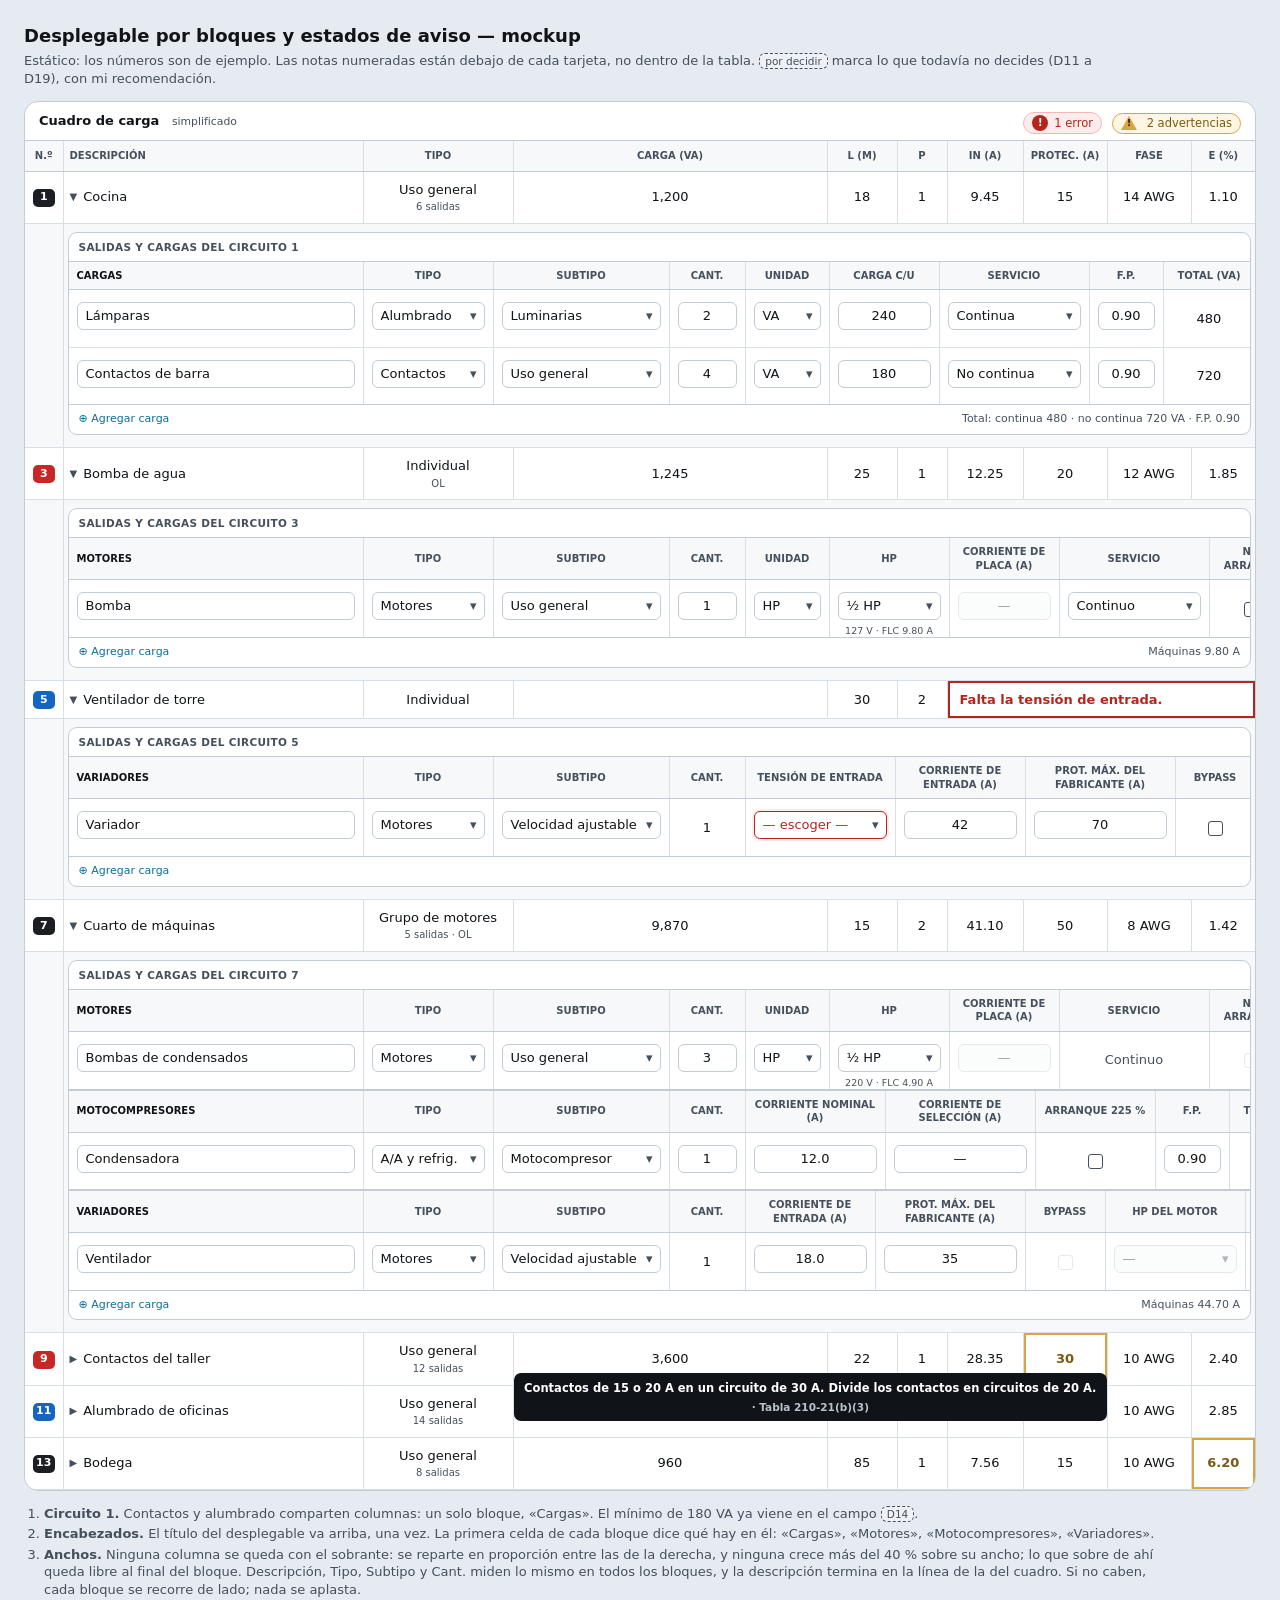
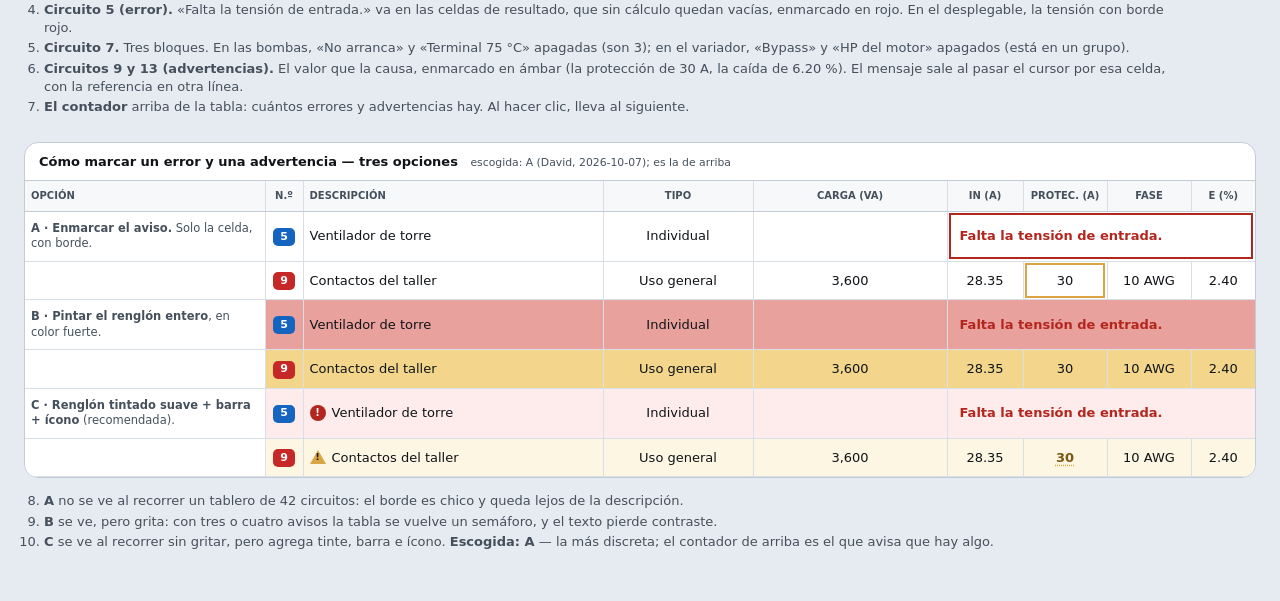
==== commit 016060d0: "Docs: estados de aviso — David escoge la opción A, con contador y la tarjeta del pie Solo la celda, " ====
--- a/docs/mockups/desglose-por-bloques.html
+++ b/docs/mockups/desglose-por-bloques.html
@@ -62,6 +62,10 @@
 .chip.error { color:var(--alerta); background:var(--alerta-fondo); border-color:#f2b8b5; }
 .chip.aviso { color:var(--aviso-texto); background:var(--aviso-fondo); border-color:var(--aviso-borde); }
 
+/* LA OPCIÓN A, escogida por David (2026-10-07): solo la celda, con borde. */
+td.marco-error { box-shadow:inset 0 0 0 2px var(--alerta); }
+td.marco-aviso { box-shadow:inset 0 0 0 2px var(--aviso-borde); color:var(--aviso-texto); font-weight:700; }
+
 /* ── El desplegable ────────────────────────────────────────────────────────── */
 tr.fila-desglose > td { background:var(--fondo-suave); padding:8px 4px 12px; text-align:left; }
 .desglose { border:1px solid var(--linea); border-radius:var(--radio-sm); background:var(--papel); overflow:hidden; }
@@ -151,8 +155,8 @@
   </td></tr>
 
   <!-- 5 · Ventilador: ERROR -->
-  <tr class="error"><td><span class="num-c fc">5</span></td><td class="izq"><span class="desc"><span class="flecha">▼</span><span class="ic error">!</span>Ventilador de torre</span></td><td><span class="clase">Individual</span></td><td></td><td>30</td><td>2</td>
-      <td colspan="4" class="msg-error">Falta la tensión de entrada.</td></tr>
+  <tr><td><span class="num-c fc">5</span></td><td class="izq"><span class="desc"><span class="flecha">▼</span>Ventilador de torre</span></td><td><span class="clase">Individual</span></td><td></td><td>30</td><td>2</td>
+      <td colspan="4" class="msg-error marco-error">Falta la tensión de entrada.</td></tr>
   <tr class="fila-desglose"><td></td><td colspan="9">
     <div class="desglose">
       <div class="titulo-desglose">Salidas y cargas del circuito 5</div>
@@ -204,13 +208,13 @@
   </td></tr>
 
   <!-- 9 · ADVERTENCIA con su ayuda abierta -->
-  <tr class="aviso"><td><span class="num-c fb">9</span></td><td class="izq" style="position:relative"><span class="desc"><span class="flecha">▶</span><span class="ic aviso"></span>Contactos del taller</span>
-      <span class="globo" style="left:40px; top:34px">Contactos de 15 o 20 A en un circuito de 30 A. Divide los contactos en circuitos de 20 A.<span class="r">· Tabla 210-21(b)(3)</span></span></td>
-      <td><span class="clase">Uso general</span><span class="en-va">12 salidas</span></td><td>3,600</td><td>22</td><td>1</td><td>28.35</td><td><span class="marcado-aviso">30</span></td><td>10 AWG</td><td>2.40</td></tr>
+  <tr><td><span class="num-c fb">9</span></td><td class="izq"><span class="desc"><span class="flecha">▶</span>Contactos del taller</span></td>
+      <td><span class="clase">Uso general</span><span class="en-va">12 salidas</span></td><td>3,600</td><td>22</td><td>1</td><td>28.35</td><td class="marco-aviso" style="position:relative">30
+      <span class="globo" style="right:0; top:40px">Contactos de 15 o 20 A en un circuito de 30 A. Divide los contactos en circuitos de 20 A.<span class="r">· Tabla 210-21(b)(3)</span></span></td><td>10 AWG</td><td>2.40</td></tr>
   <tr><td><span class="num-c fc">11</span></td><td class="izq"><span class="desc"><span class="flecha">▶</span>Alumbrado de oficinas</span></td><td><span class="clase">Uso general</span><span class="en-va">14 salidas</span></td><td>1,680</td><td>40</td><td>1</td><td>13.23</td><td>20</td><td>10 AWG</td><td>2.85</td></tr>
 
   <!-- 13 · ADVERTENCIA cerrada: solo el renglón tintado, la barra y el ícono -->
-  <tr class="aviso"><td><span class="num-c fa">13</span></td><td class="izq"><span class="desc"><span class="flecha">▶</span><span class="ic aviso"></span>Bodega</span></td><td><span class="clase">Uso general</span><span class="en-va">8 salidas</span></td><td>960</td><td>85</td><td>1</td><td>7.56</td><td>15</td><td>10 AWG</td><td><span class="marcado-aviso">6.20</span></td></tr>
+  <tr><td><span class="num-c fa">13</span></td><td class="izq"><span class="desc"><span class="flecha">▶</span>Bodega</span></td><td><span class="clase">Uso general</span><span class="en-va">8 salidas</span></td><td>960</td><td>85</td><td>1</td><td>7.56</td><td>15</td><td>10 AWG</td><td class="marco-aviso">6.20</td></tr>
   </tbody>
 </table>
 </div>
@@ -218,15 +222,15 @@
   <li><b>Circuito 1.</b> Contactos y alumbrado comparten columnas: un solo bloque, «Cargas». El mínimo de 180 VA ya viene en el campo <span class="pendiente">D14</span>.</li>
   <li><b>Encabezados.</b> El título del desplegable va arriba, una vez. La primera celda de cada bloque dice qué hay en él: «Cargas», «Motores», «Motocompresores», «Variadores».</li>
   <li><b>Anchos.</b> Ninguna columna se queda con el sobrante: se reparte en proporción entre las de la derecha, y ninguna crece más del 40 % sobre su ancho; lo que sobre de ahí queda libre al final del bloque. Descripción, Tipo, Subtipo y Cant. miden lo mismo en todos los bloques, y la descripción termina en la línea de la del cuadro. Si no caben, cada bloque se recorre de lado; nada se aplasta.</li>
-  <li><b>Circuito 5 (error).</b> El renglón, tintado en rojo con su barra y su ícono. «Falta la tensión de entrada.» va en las celdas de resultado, que sin cálculo quedan vacías. En el desplegable, la tensión con borde rojo.</li>
+  <li><b>Circuito 5 (error).</b> «Falta la tensión de entrada.» va en las celdas de resultado, que sin cálculo quedan vacías, enmarcado en rojo. En el desplegable, la tensión con borde rojo.</li>
   <li><b>Circuito 7.</b> Tres bloques. En las bombas, «No arranca» y «Terminal 75 °C» apagadas (son 3); en el variador, «Bypass» y «HP del motor» apagados (está en un grupo).</li>
-  <li><b>Circuitos 9 y 13 (advertencias).</b> El renglón, tintado en ámbar con su barra y su ícono; el valor que la causa, marcado (la protección de 30 A, la caída de 6.20 %). El mensaje sale al pasar el cursor por el ícono, con la referencia en otra línea.</li>
+  <li><b>Circuitos 9 y 13 (advertencias).</b> El valor que la causa, enmarcado en ámbar (la protección de 30 A, la caída de 6.20 %). El mensaje sale al pasar el cursor por esa celda, con la referencia en otra línea.</li>
   <li><b>El contador</b> arriba de la tabla: cuántos errores y advertencias hay. Al hacer clic, lleva al siguiente.</li>
 </ol>
 
 <!-- ═════════════════════════════════════════════════════════════════════════════════ -->
 <div class="tarjeta">
-<h2>Cómo marcar un error y una advertencia — tres opciones <small>la C es la de arriba</small></h2>
+<h2>Cómo marcar un error y una advertencia — tres opciones <small>escogida: A (David, 2026-10-07); es la de arriba</small></h2>
 <table class="cuadro variantes">
   <colgroup><col style="width:240px"><col style="width:38px"><col style="width:var(--desc)"><col style="width:150px"><col><col style="width:76px"><col style="width:84px"><col style="width:84px"><col style="width:64px"></colgroup>
   <thead><tr><th class="izq">Opción</th><th>N.º</th><th class="izq">Descripción</th><th>Tipo</th><th>Carga (VA)</th><th>In (A)</th><th>Protec. (A)</th><th>Fase</th><th>e (%)</th></tr></thead>
@@ -243,7 +247,7 @@
 <ol class="notas" start="8">
   <li><b>A</b> no se ve al recorrer un tablero de 42 circuitos: el borde es chico y queda lejos de la descripción.</li>
   <li><b>B</b> se ve, pero grita: con tres o cuatro avisos la tabla se vuelve un semáforo, y el texto pierde contraste.</li>
-  <li><b>C</b> se ve al recorrer (el tinte y la barra a la izquierda, donde empieza la lectura) sin gritar. El ícono no depende del color: círculo para error, triángulo para advertencia. Los colores son los de la app y tienen pareja en el tema oscuro.</li>
+  <li><b>C</b> se ve al recorrer sin gritar, pero agrega tinte, barra e ícono. <b>Escogida: A</b> — la más discreta; el contador de arriba es el que avisa que hay algo.</li>
 </ol>
 
 <script>
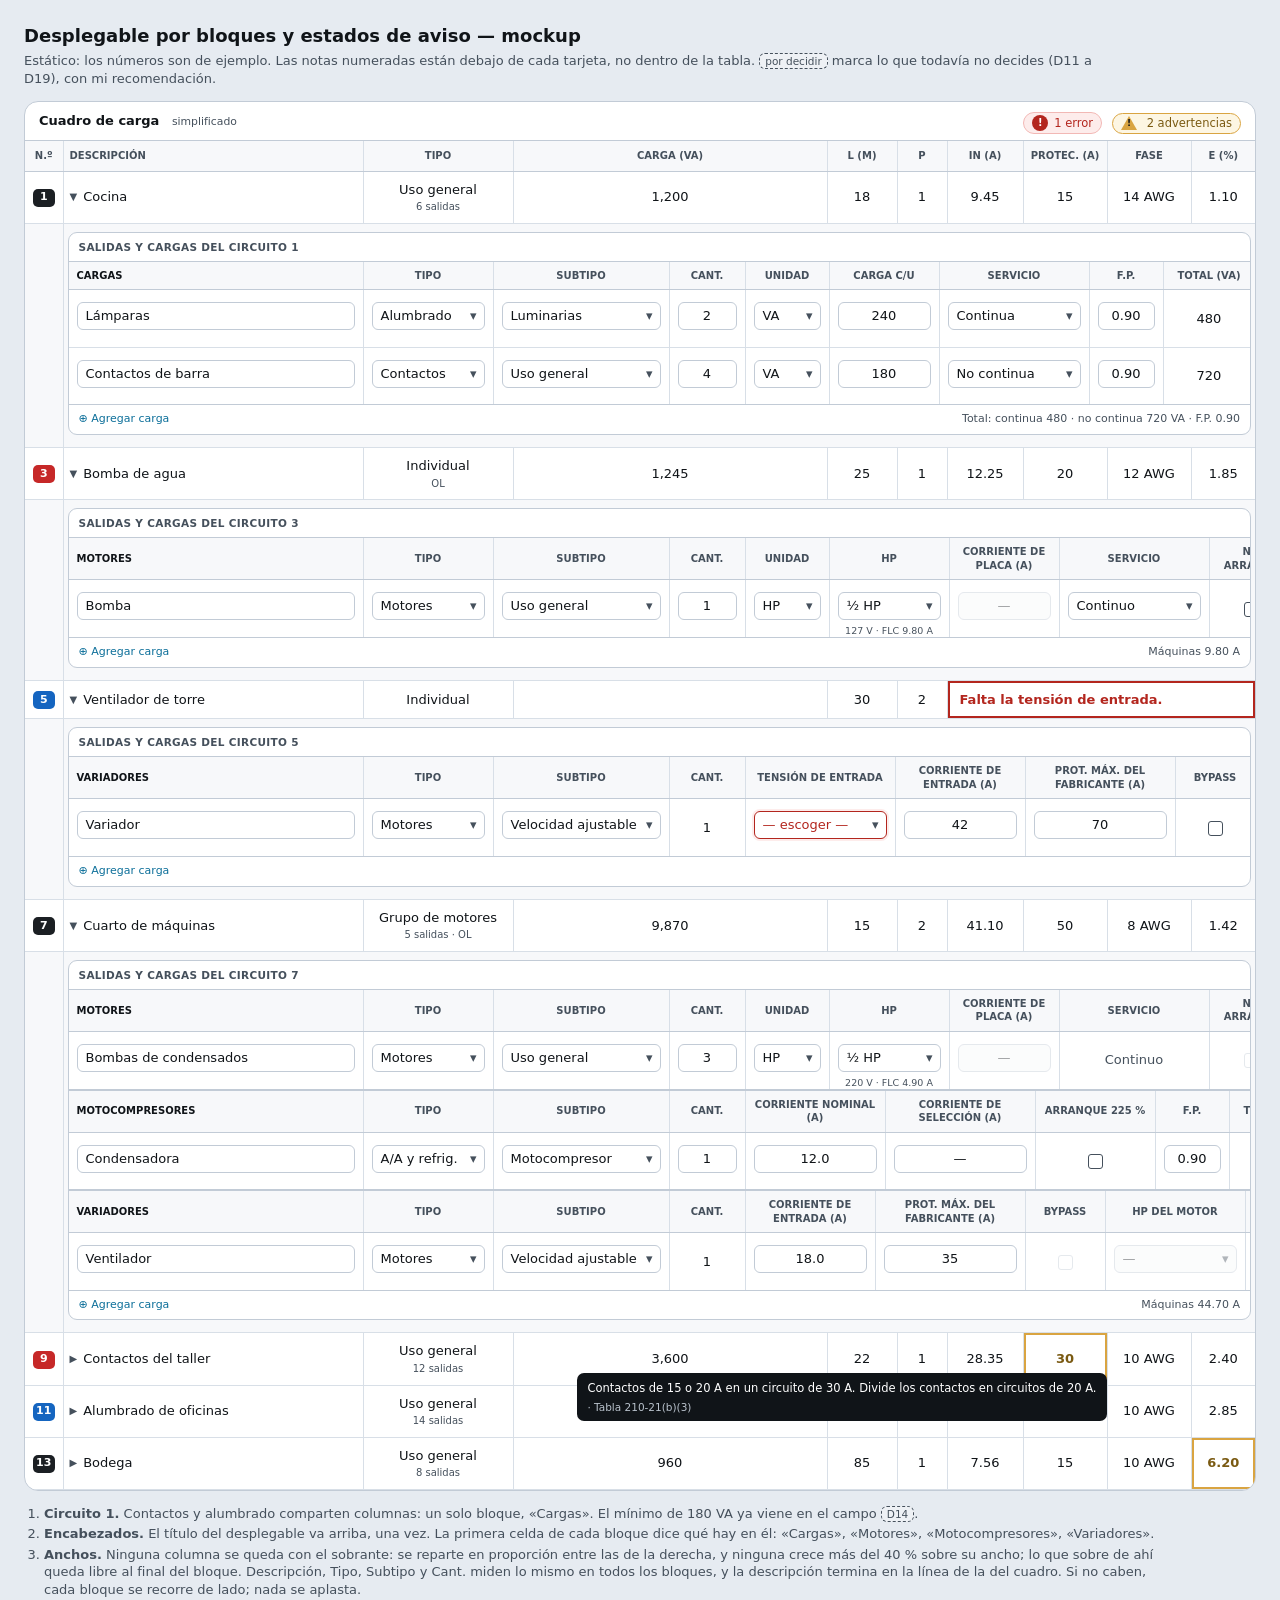
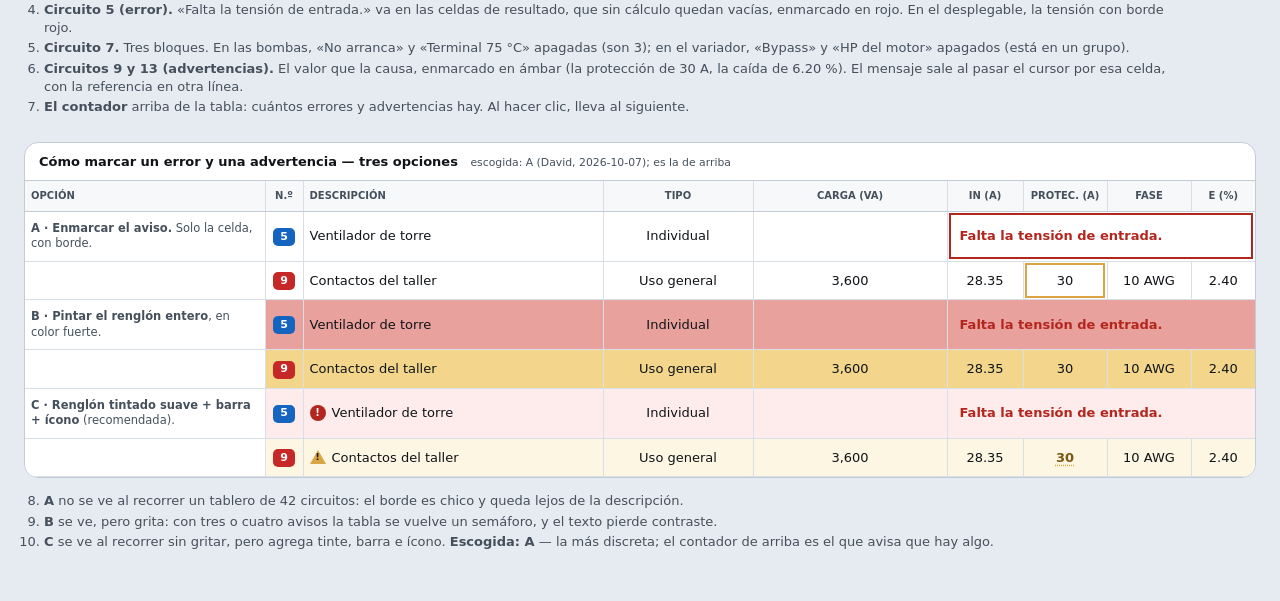
==== commit 272b18b3: "Docs: mockup — la ayuda de la celda enmarcada, sin negritas Co-Authored-By: Claude Opus 5.5 <noreply" ====
--- a/docs/mockups/desglose-por-bloques.html
+++ b/docs/mockups/desglose-por-bloques.html
@@ -55,7 +55,7 @@
 .ic.aviso::after { content:"!"; position:absolute; top:3px; left:-2px; color:var(--tinta); font-size:9px; font-weight:800; }
 td.msg-error { color:var(--alerta); font-weight:600; text-align:left !important; padding-left:12px !important; }
 .marcado-aviso { color:var(--aviso-texto); font-weight:700; text-decoration:underline dotted var(--aviso-borde); text-underline-offset:3px; }
-.globo { position:absolute; z-index:6; background:var(--tinta); color:#fff; font-size:11.5px; line-height:1.4; padding:7px 10px; border-radius:7px; white-space:nowrap; }
+.globo { position:absolute; z-index:6; font-weight:400; text-align:left; background:var(--tinta); color:#fff; font-size:11.5px; line-height:1.4; padding:7px 10px; border-radius:7px; white-space:nowrap; }
 .globo .r { display:block; color:#b9c2cc; margin-top:3px; font-size:10.5px; }
 .contador { float:right; font-weight:400; font-size:12px; display:flex; gap:10px; align-items:center; }
 .chip { display:inline-flex; align-items:center; gap:6px; padding:2px 8px; border-radius:999px; font-size:11.5px; border:1px solid; }
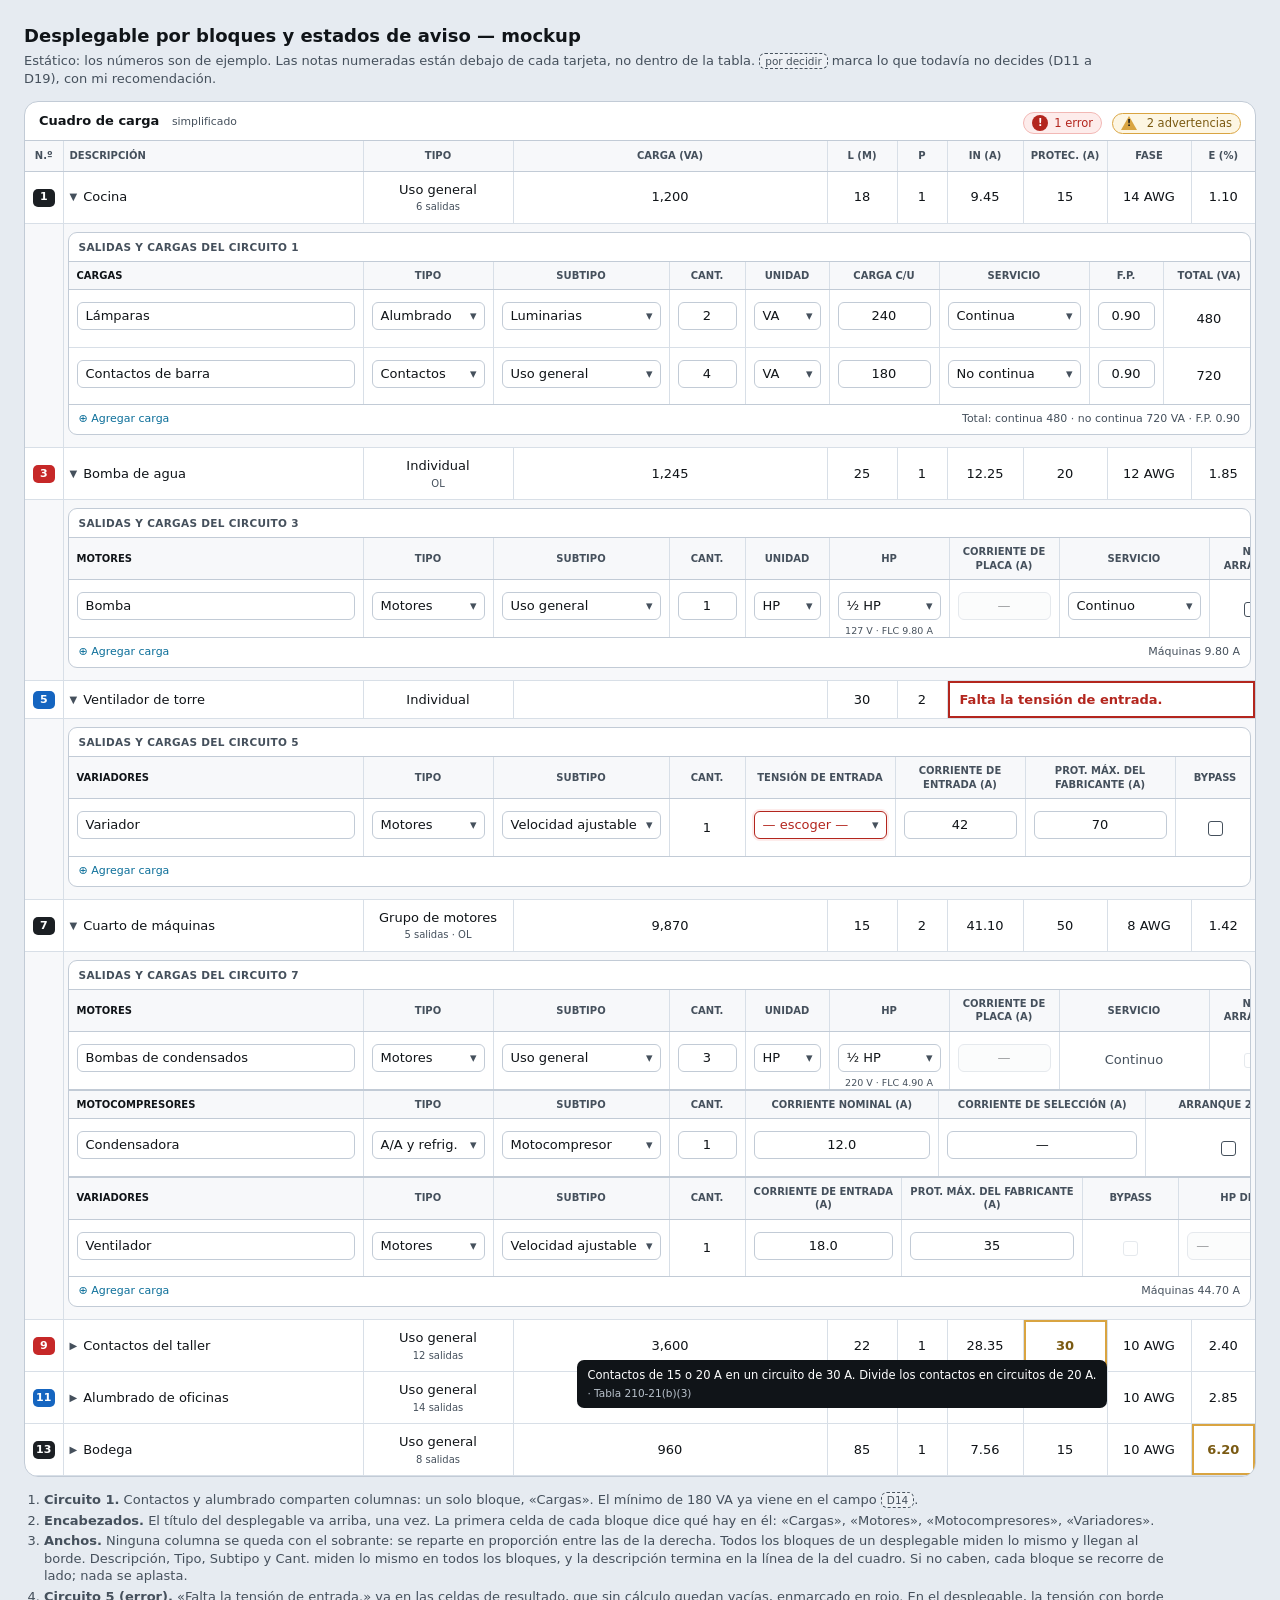
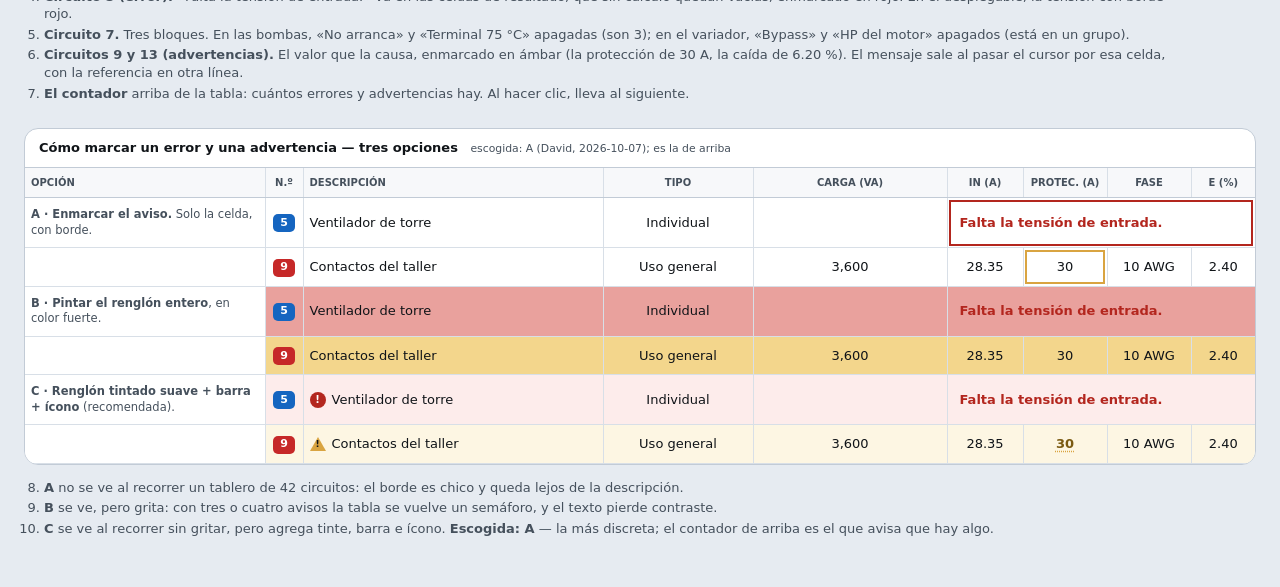
==== commit 485130d7: "Docs: mockup — todos los bloques de un desplegable del mismo largo, hasta el borde El tope de 40 % d" ====
--- a/docs/mockups/desglose-por-bloques.html
+++ b/docs/mockups/desglose-por-bloques.html
@@ -221,7 +221,7 @@
 <ol class="notas">
   <li><b>Circuito 1.</b> Contactos y alumbrado comparten columnas: un solo bloque, «Cargas». El mínimo de 180 VA ya viene en el campo <span class="pendiente">D14</span>.</li>
   <li><b>Encabezados.</b> El título del desplegable va arriba, una vez. La primera celda de cada bloque dice qué hay en él: «Cargas», «Motores», «Motocompresores», «Variadores».</li>
-  <li><b>Anchos.</b> Ninguna columna se queda con el sobrante: se reparte en proporción entre las de la derecha, y ninguna crece más del 40 % sobre su ancho; lo que sobre de ahí queda libre al final del bloque. Descripción, Tipo, Subtipo y Cant. miden lo mismo en todos los bloques, y la descripción termina en la línea de la del cuadro. Si no caben, cada bloque se recorre de lado; nada se aplasta.</li>
+  <li><b>Anchos.</b> Ninguna columna se queda con el sobrante: se reparte en proporción entre las de la derecha. Todos los bloques de un desplegable miden lo mismo y llegan al borde. Descripción, Tipo, Subtipo y Cant. miden lo mismo en todos los bloques, y la descripción termina en la línea de la del cuadro. Si no caben, cada bloque se recorre de lado; nada se aplasta.</li>
   <li><b>Circuito 5 (error).</b> «Falta la tensión de entrada.» va en las celdas de resultado, que sin cálculo quedan vacías, enmarcado en rojo. En el desplegable, la tensión con borde rojo.</li>
   <li><b>Circuito 7.</b> Tres bloques. En las bombas, «No arranca» y «Terminal 75 °C» apagadas (son 3); en el variador, «Bypass» y «HP del motor» apagados (está en un grupo).</li>
   <li><b>Circuitos 9 y 13 (advertencias).</b> El valor que la causa, enmarcado en ámbar (la protección de 30 A, la caída de 6.20 %). El mensaje sale al pasar el cursor por esa celda, con la referencia en otra línea.</li>
@@ -256,17 +256,20 @@
 function anchos() {
   const th = document.getElementById('th-desc').getBoundingClientRect();
   document.querySelectorAll('.recorre').forEach(r => {
-    const izq = r.getBoundingClientRect().left;
-    const desc = th.right - izq;
-    r.querySelectorAll('table.bloque').forEach(t => {
+    const desc = th.right - r.getBoundingClientRect().left;
+    const tablas = [...r.querySelectorAll('table.bloque')];
+    const datos = tablas.map(t => {
       const cols = [...t.querySelectorAll('col')];
       const base = cols.reduce((s, c) => s + (+c.dataset.w || 0), 0);
-      // Descripción, Tipo, Subtipo y Cant. miden lo mismo en todos los bloques: el sobrante, solo a las demás.
       const repartible = cols.filter(c => c.dataset.w && !c.hasAttribute('data-g')).reduce((s, c) => s + (+c.dataset.w), 0);
-      // Ninguna crece más del 40 % sobre su base: lo que sobre de ahí se queda libre a la derecha.
-      const ancho = Math.min(Math.max(r.clientWidth, base + desc), base + desc + 0.4 * repartible);
+      return { t, cols, base, repartible };
+    });
+    // Todos los bloques de un desplegable, del mismo largo: el del desplegable, o el del bloque más ancho si no cabe.
+    const ancho = Math.max(r.clientWidth, ...datos.map(d => d.base + desc));
+    datos.forEach(({ t, cols, base, repartible }) => {
       t.style.width = ancho + 'px';
       const sobra = ancho - base - desc;
+      // Descripción, Tipo, Subtipo y Cant., iguales en todos; el sobrante, en proporción entre las demás.
       cols.forEach(c => { c.style.width = c.hasAttribute('data-desc') ? desc + 'px'
         : c.hasAttribute('data-g') ? c.dataset.w + 'px' : ((+c.dataset.w) + sobra * (+c.dataset.w) / repartible) + 'px'; });
     });
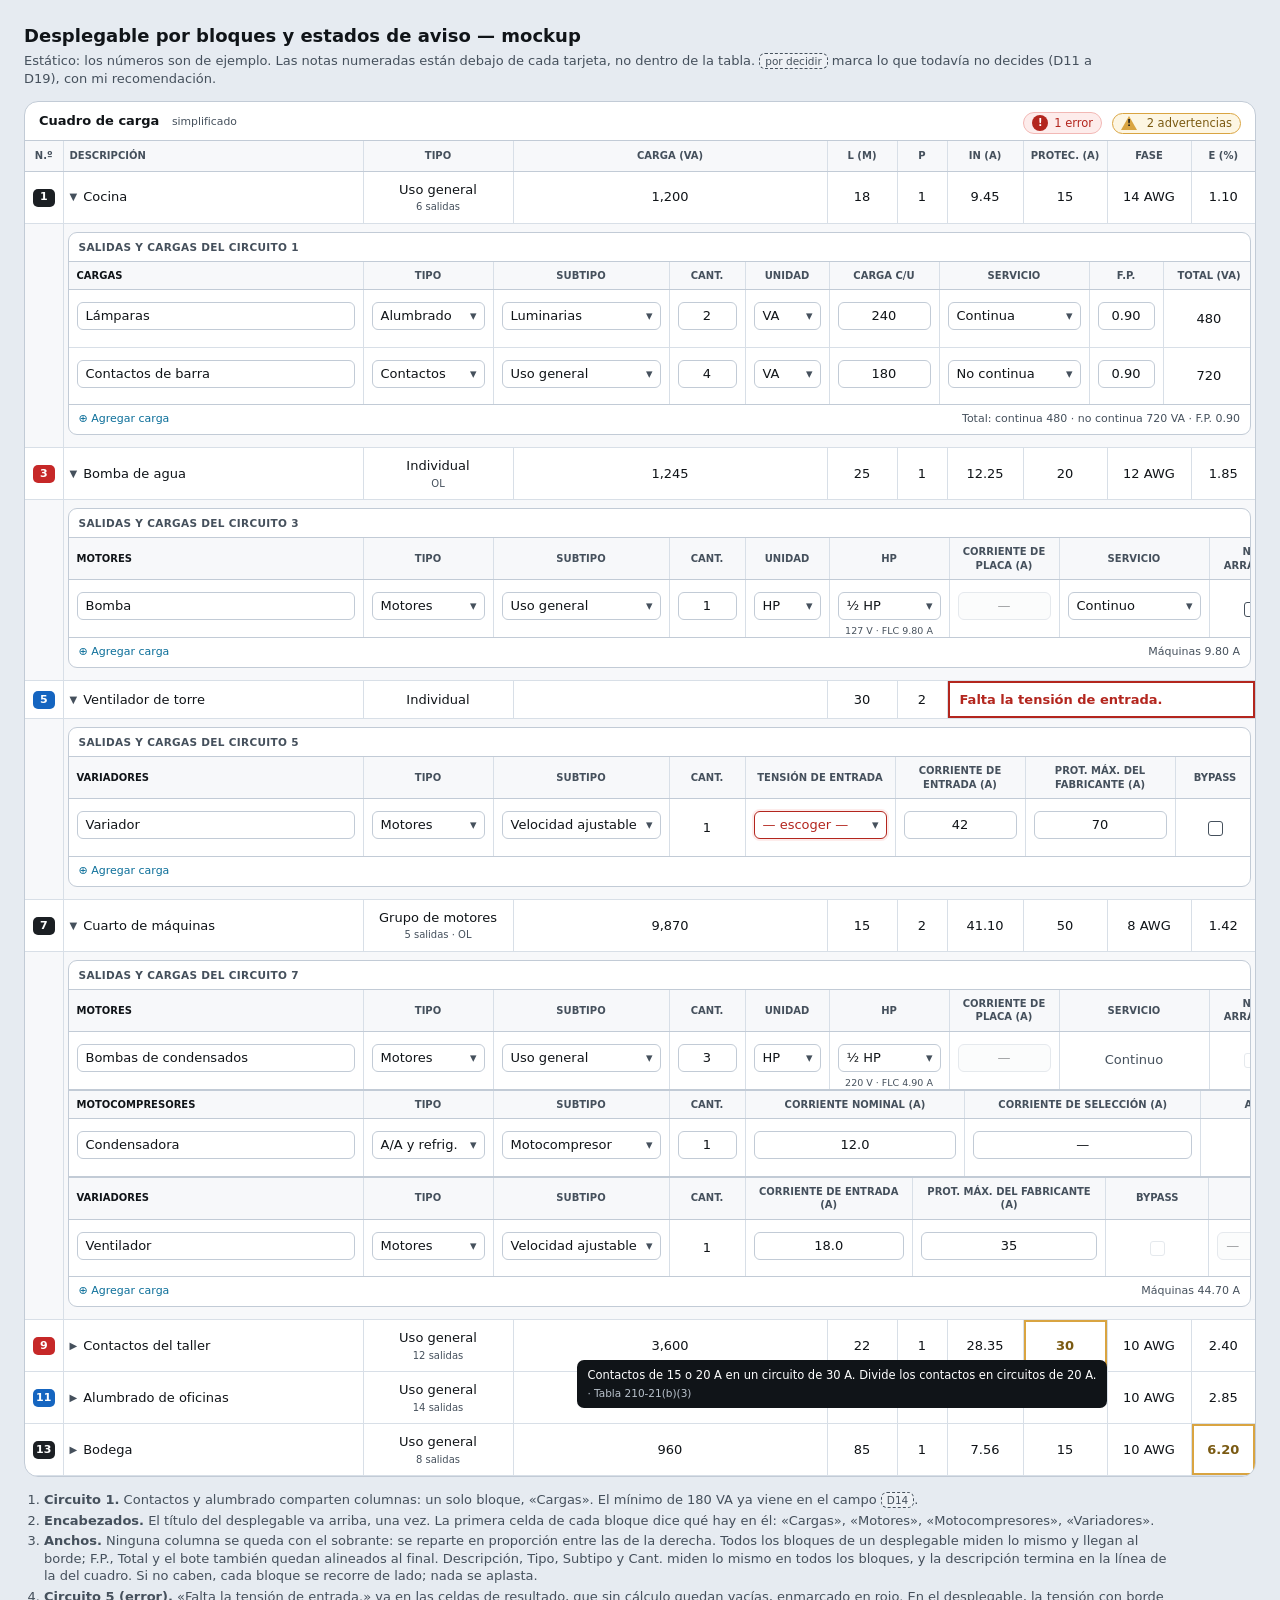
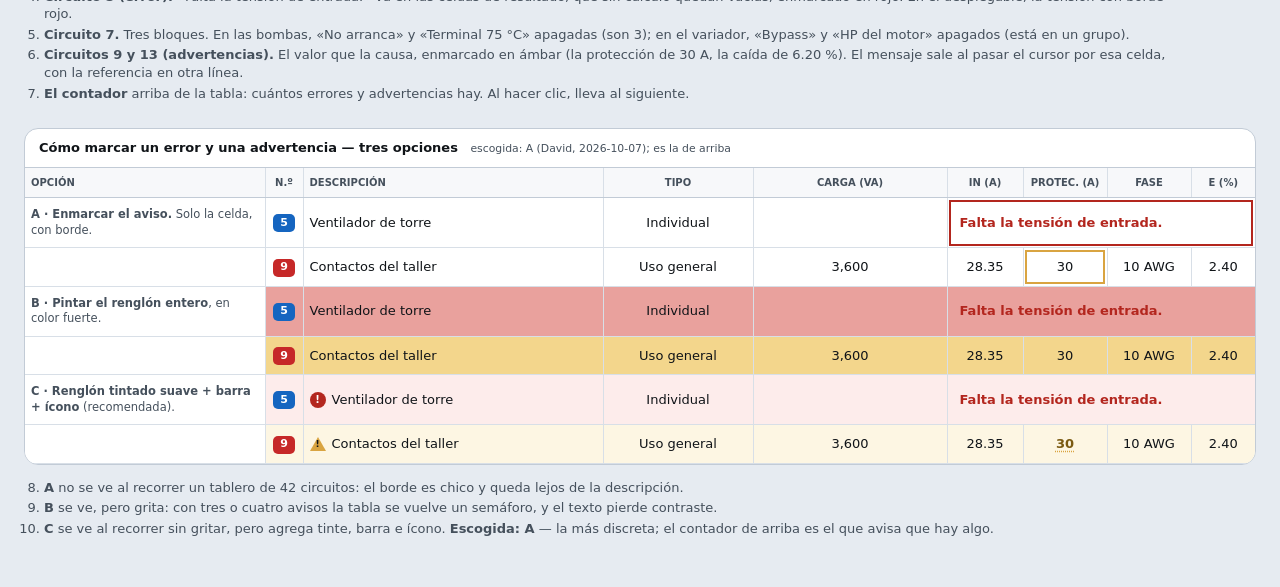
==== commit 58cdde49: "Docs: mockup — F.P., Total y el bote, alineados al final de todos los bloques Co-Authored-By: Claude" ====
--- a/docs/mockups/desglose-por-bloques.html
+++ b/docs/mockups/desglose-por-bloques.html
@@ -123,7 +123,7 @@
       <div class="titulo-desglose">Salidas y cargas del circuito 1</div>
       <div class="recorre">
       <table class="bloque">
-        <colgroup><col data-desc><col data-w="130" data-g><col data-w="176" data-g><col data-w="76" data-g><col data-w="84"><col data-w="110"><col data-w="150"><col data-w="74"><col data-w="92"><col data-w="36"></colgroup>
+        <colgroup><col data-desc><col data-w="130" data-g><col data-w="176" data-g><col data-w="76" data-g><col data-w="84"><col data-w="110"><col data-w="150"><col data-w="74" data-g><col data-w="92" data-g><col data-w="36" data-g></colgroup>
         <thead><tr><th class="izq nombre">Cargas</th><th>Tipo</th><th>Subtipo</th><th>Cant.</th><th>Unidad</th><th>Carga c/u</th><th>Servicio</th><th>F.P.</th><th>Total (VA)</th><th></th></tr></thead>
         <tbody>
           <tr><td class="izq"><span class="campo">Lámparas</span></td><td><span class="sel">Alumbrado</span></td><td><span class="sel">Luminarias</span></td><td><span class="campo num">2</span></td><td><span class="sel">VA</span></td><td><span class="campo num">240</span></td><td><span class="sel">Continua</span></td><td><span class="campo num">0.90</span></td><td>480</td><td class="tenue">🗑</td></tr>
@@ -142,7 +142,7 @@
       <div class="titulo-desglose">Salidas y cargas del circuito 3</div>
       <div class="recorre">
       <table class="bloque">
-        <colgroup><col data-desc><col data-w="130" data-g><col data-w="176" data-g><col data-w="76" data-g><col data-w="84"><col data-w="120"><col data-w="110"><col data-w="150"><col data-w="84"><col data-w="96"><col data-w="74"><col data-w="92"><col data-w="36"></colgroup>
+        <colgroup><col data-desc><col data-w="130" data-g><col data-w="176" data-g><col data-w="76" data-g><col data-w="84"><col data-w="120"><col data-w="110"><col data-w="150"><col data-w="84"><col data-w="96"><col data-w="74" data-g><col data-w="92" data-g><col data-w="36" data-g></colgroup>
         <thead><tr><th class="izq nombre">Motores</th><th>Tipo</th><th>Subtipo</th><th>Cant.</th><th>Unidad</th><th>HP</th><th>Corriente de placa (A)</th><th>Servicio</th><th>No arranca</th><th>Terminal 75 °C</th><th>F.P.</th><th>Total (VA)</th><th></th></tr></thead>
         <tbody>
           <tr><td class="izq"><span class="campo">Bomba</span></td><td><span class="sel">Motores</span></td><td><span class="sel">Uso general</span></td><td><span class="campo num">1</span></td><td><span class="sel">HP</span></td>
@@ -162,7 +162,7 @@
       <div class="titulo-desglose">Salidas y cargas del circuito 5</div>
       <div class="recorre">
       <table class="bloque">
-        <colgroup><col data-desc><col data-w="130" data-g><col data-w="176" data-g><col data-w="76" data-g><col data-w="150"><col data-w="130"><col data-w="150"><col data-w="80"><col data-w="140"><col data-w="74"><col data-w="92"><col data-w="36"></colgroup>
+        <colgroup><col data-desc><col data-w="130" data-g><col data-w="176" data-g><col data-w="76" data-g><col data-w="150"><col data-w="130"><col data-w="150"><col data-w="80"><col data-w="140"><col data-w="74" data-g><col data-w="92" data-g><col data-w="36" data-g></colgroup>
         <thead><tr><th class="izq nombre">Variadores</th><th>Tipo</th><th>Subtipo</th><th>Cant.</th><th>Tensión de entrada</th><th>Corriente de entrada (A)</th><th>Prot. máx. del fabricante (A)</th><th>Bypass</th><th>HP del motor</th><th>F.P.</th><th>Total (VA)</th><th></th></tr></thead>
         <tbody>
           <tr><td class="izq"><span class="campo">Variador</span></td><td><span class="sel">Motores</span></td><td><span class="sel">Velocidad ajustable</span></td><td>1</td>
@@ -181,7 +181,7 @@
       <div class="titulo-desglose">Salidas y cargas del circuito 7</div>
       <div class="recorre">
       <table class="bloque">
-        <colgroup><col data-desc><col data-w="130" data-g><col data-w="176" data-g><col data-w="76" data-g><col data-w="84"><col data-w="120"><col data-w="110"><col data-w="150"><col data-w="84"><col data-w="96"><col data-w="74"><col data-w="92"><col data-w="36"></colgroup>
+        <colgroup><col data-desc><col data-w="130" data-g><col data-w="176" data-g><col data-w="76" data-g><col data-w="84"><col data-w="120"><col data-w="110"><col data-w="150"><col data-w="84"><col data-w="96"><col data-w="74" data-g><col data-w="92" data-g><col data-w="36" data-g></colgroup>
         <thead><tr><th class="izq nombre">Motores</th><th>Tipo</th><th>Subtipo</th><th>Cant.</th><th>Unidad</th><th>HP</th><th>Corriente de placa (A)</th><th>Servicio</th><th>No arranca</th><th>Terminal 75 °C</th><th>F.P.</th><th>Total (VA)</th><th></th></tr></thead>
         <tbody>
           <tr><td class="izq"><span class="campo">Bombas de condensados</span></td><td><span class="sel">Motores</span></td><td><span class="sel">Uso general</span></td><td><span class="campo num">3</span></td><td><span class="sel">HP</span></td>
@@ -189,14 +189,14 @@
         </tbody>
       </table>
       <table class="bloque">
-        <colgroup><col data-desc><col data-w="130" data-g><col data-w="176" data-g><col data-w="76" data-g><col data-w="140"><col data-w="150"><col data-w="120"><col data-w="74"><col data-w="92"><col data-w="36"></colgroup>
+        <colgroup><col data-desc><col data-w="130" data-g><col data-w="176" data-g><col data-w="76" data-g><col data-w="140"><col data-w="150"><col data-w="120"><col data-w="74" data-g><col data-w="92" data-g><col data-w="36" data-g></colgroup>
         <thead><tr><th class="izq nombre">Motocompresores</th><th>Tipo</th><th>Subtipo</th><th>Cant.</th><th>Corriente nominal (A)</th><th>Corriente de selección (A)</th><th>Arranque 225 %</th><th>F.P.</th><th>Total (VA)</th><th></th></tr></thead>
         <tbody>
           <tr><td class="izq"><span class="campo">Condensadora</span></td><td><span class="sel">A/A y refrig.</span></td><td><span class="sel">Motocompresor</span></td><td><span class="campo num">1</span></td><td><span class="campo num">12.0</span></td><td><span class="campo num">—</span></td><td><span class="caja"></span></td><td><span class="campo num">0.90</span></td><td>2,640</td><td class="tenue">🗑</td></tr>
         </tbody>
       </table>
       <table class="bloque">
-        <colgroup><col data-desc><col data-w="130" data-g><col data-w="176" data-g><col data-w="76" data-g><col data-w="130"><col data-w="150"><col data-w="80"><col data-w="140"><col data-w="74"><col data-w="92"><col data-w="36"></colgroup>
+        <colgroup><col data-desc><col data-w="130" data-g><col data-w="176" data-g><col data-w="76" data-g><col data-w="130"><col data-w="150"><col data-w="80"><col data-w="140"><col data-w="74" data-g><col data-w="92" data-g><col data-w="36" data-g></colgroup>
         <thead><tr><th class="izq nombre">Variadores</th><th>Tipo</th><th>Subtipo</th><th>Cant.</th><th>Corriente de entrada (A)</th><th>Prot. máx. del fabricante (A)</th><th>Bypass</th><th>HP del motor</th><th>F.P.</th><th>Total (VA)</th><th></th></tr></thead>
         <tbody>
           <tr><td class="izq"><span class="campo">Ventilador</span></td><td><span class="sel">Motores</span></td><td><span class="sel">Velocidad ajustable</span></td><td>1</td><td><span class="campo num">18.0</span></td><td><span class="campo num">35</span></td><td><span class="caja apagado"></span></td><td><span class="sel apagado">—</span></td><td><span class="campo num">0.90</span></td><td>3,960</td><td class="tenue">🗑</td></tr>
@@ -221,7 +221,7 @@
 <ol class="notas">
   <li><b>Circuito 1.</b> Contactos y alumbrado comparten columnas: un solo bloque, «Cargas». El mínimo de 180 VA ya viene en el campo <span class="pendiente">D14</span>.</li>
   <li><b>Encabezados.</b> El título del desplegable va arriba, una vez. La primera celda de cada bloque dice qué hay en él: «Cargas», «Motores», «Motocompresores», «Variadores».</li>
-  <li><b>Anchos.</b> Ninguna columna se queda con el sobrante: se reparte en proporción entre las de la derecha. Todos los bloques de un desplegable miden lo mismo y llegan al borde. Descripción, Tipo, Subtipo y Cant. miden lo mismo en todos los bloques, y la descripción termina en la línea de la del cuadro. Si no caben, cada bloque se recorre de lado; nada se aplasta.</li>
+  <li><b>Anchos.</b> Ninguna columna se queda con el sobrante: se reparte en proporción entre las de la derecha. Todos los bloques de un desplegable miden lo mismo y llegan al borde; F.P., Total y el bote también quedan alineados al final. Descripción, Tipo, Subtipo y Cant. miden lo mismo en todos los bloques, y la descripción termina en la línea de la del cuadro. Si no caben, cada bloque se recorre de lado; nada se aplasta.</li>
   <li><b>Circuito 5 (error).</b> «Falta la tensión de entrada.» va en las celdas de resultado, que sin cálculo quedan vacías, enmarcado en rojo. En el desplegable, la tensión con borde rojo.</li>
   <li><b>Circuito 7.</b> Tres bloques. En las bombas, «No arranca» y «Terminal 75 °C» apagadas (son 3); en el variador, «Bypass» y «HP del motor» apagados (está en un grupo).</li>
   <li><b>Circuitos 9 y 13 (advertencias).</b> El valor que la causa, enmarcado en ámbar (la protección de 30 A, la caída de 6.20 %). El mensaje sale al pasar el cursor por esa celda, con la referencia en otra línea.</li>
@@ -269,7 +269,8 @@
     datos.forEach(({ t, cols, base, repartible }) => {
       t.style.width = ancho + 'px';
       const sobra = ancho - base - desc;
-      // Descripción, Tipo, Subtipo y Cant., iguales en todos; el sobrante, en proporción entre las demás.
+      // Las fijas, iguales en todos: Descripción, Tipo, Subtipo y Cant. al principio; F.P., Total y el bote al final.
+      // El sobrante, en proporción entre las del medio.
       cols.forEach(c => { c.style.width = c.hasAttribute('data-desc') ? desc + 'px'
         : c.hasAttribute('data-g') ? c.dataset.w + 'px' : ((+c.dataset.w) + sobra * (+c.dataset.w) / repartible) + 'px'; });
     });
